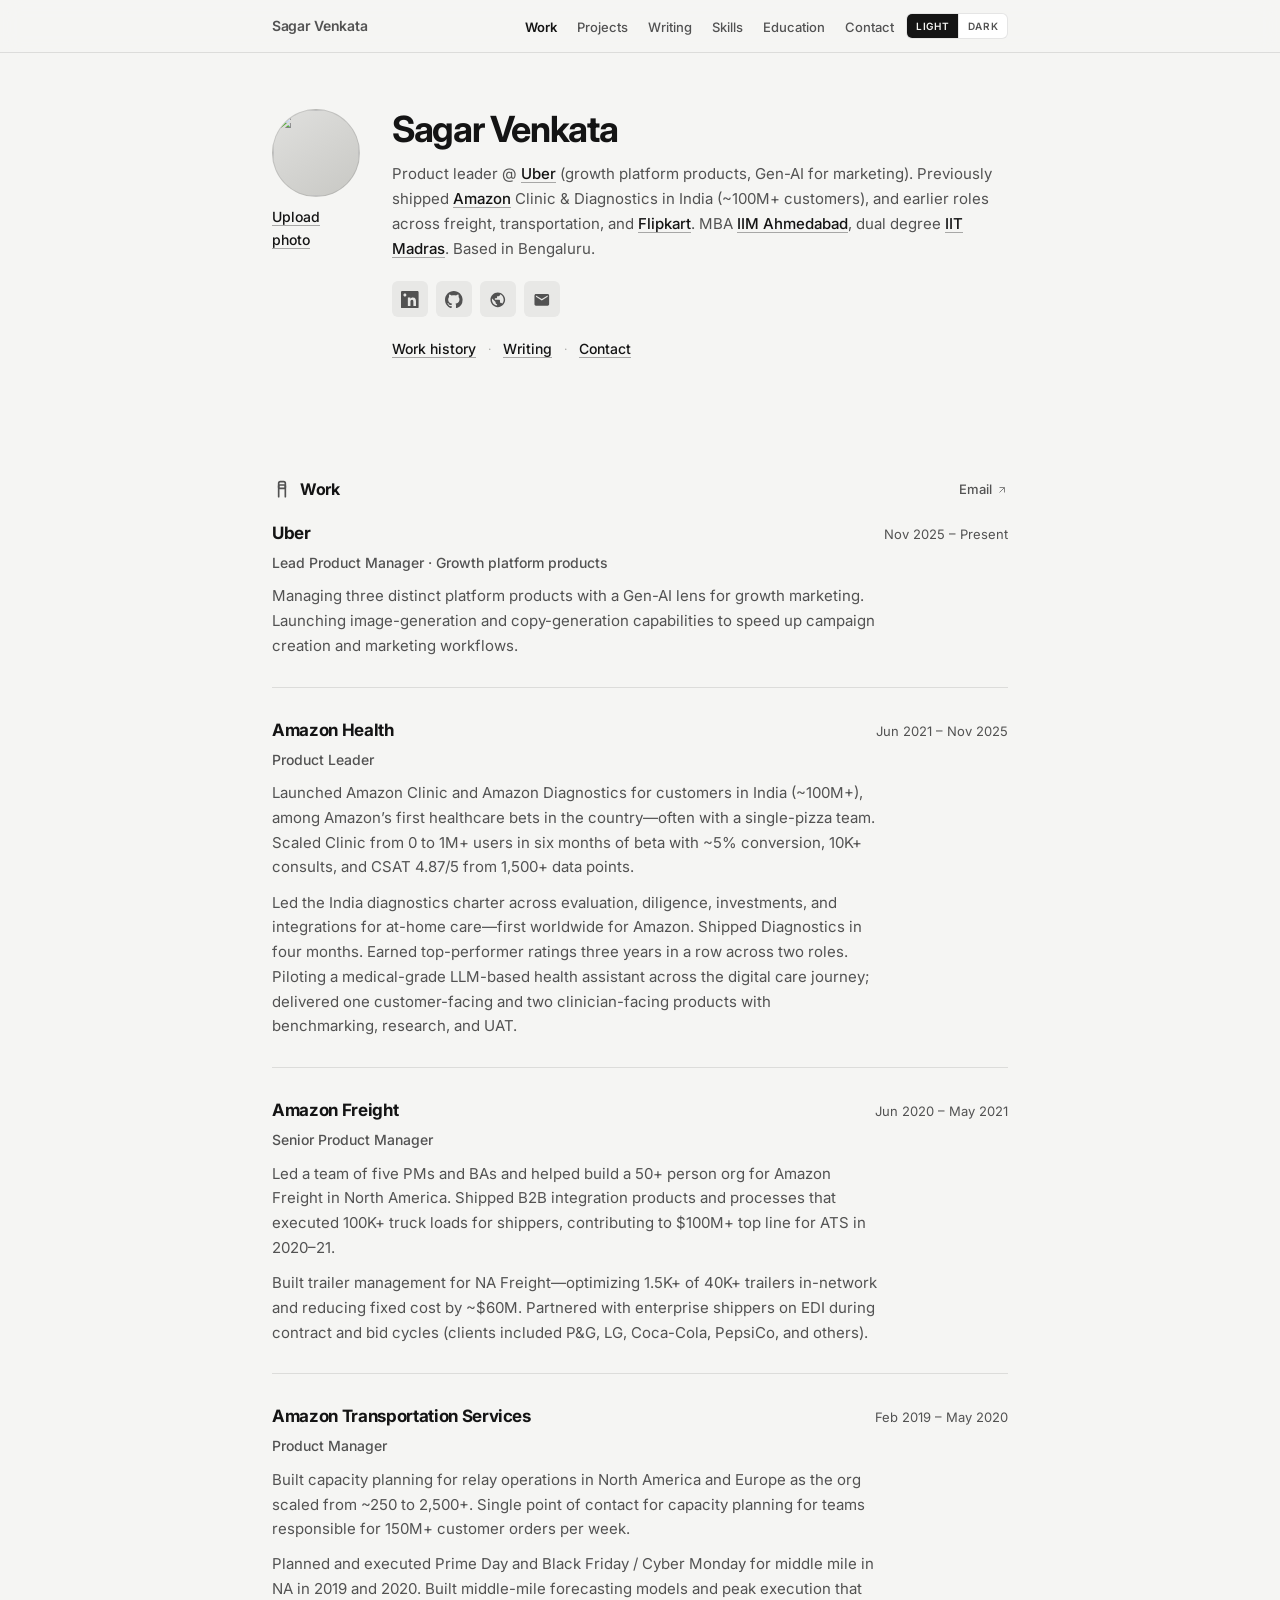
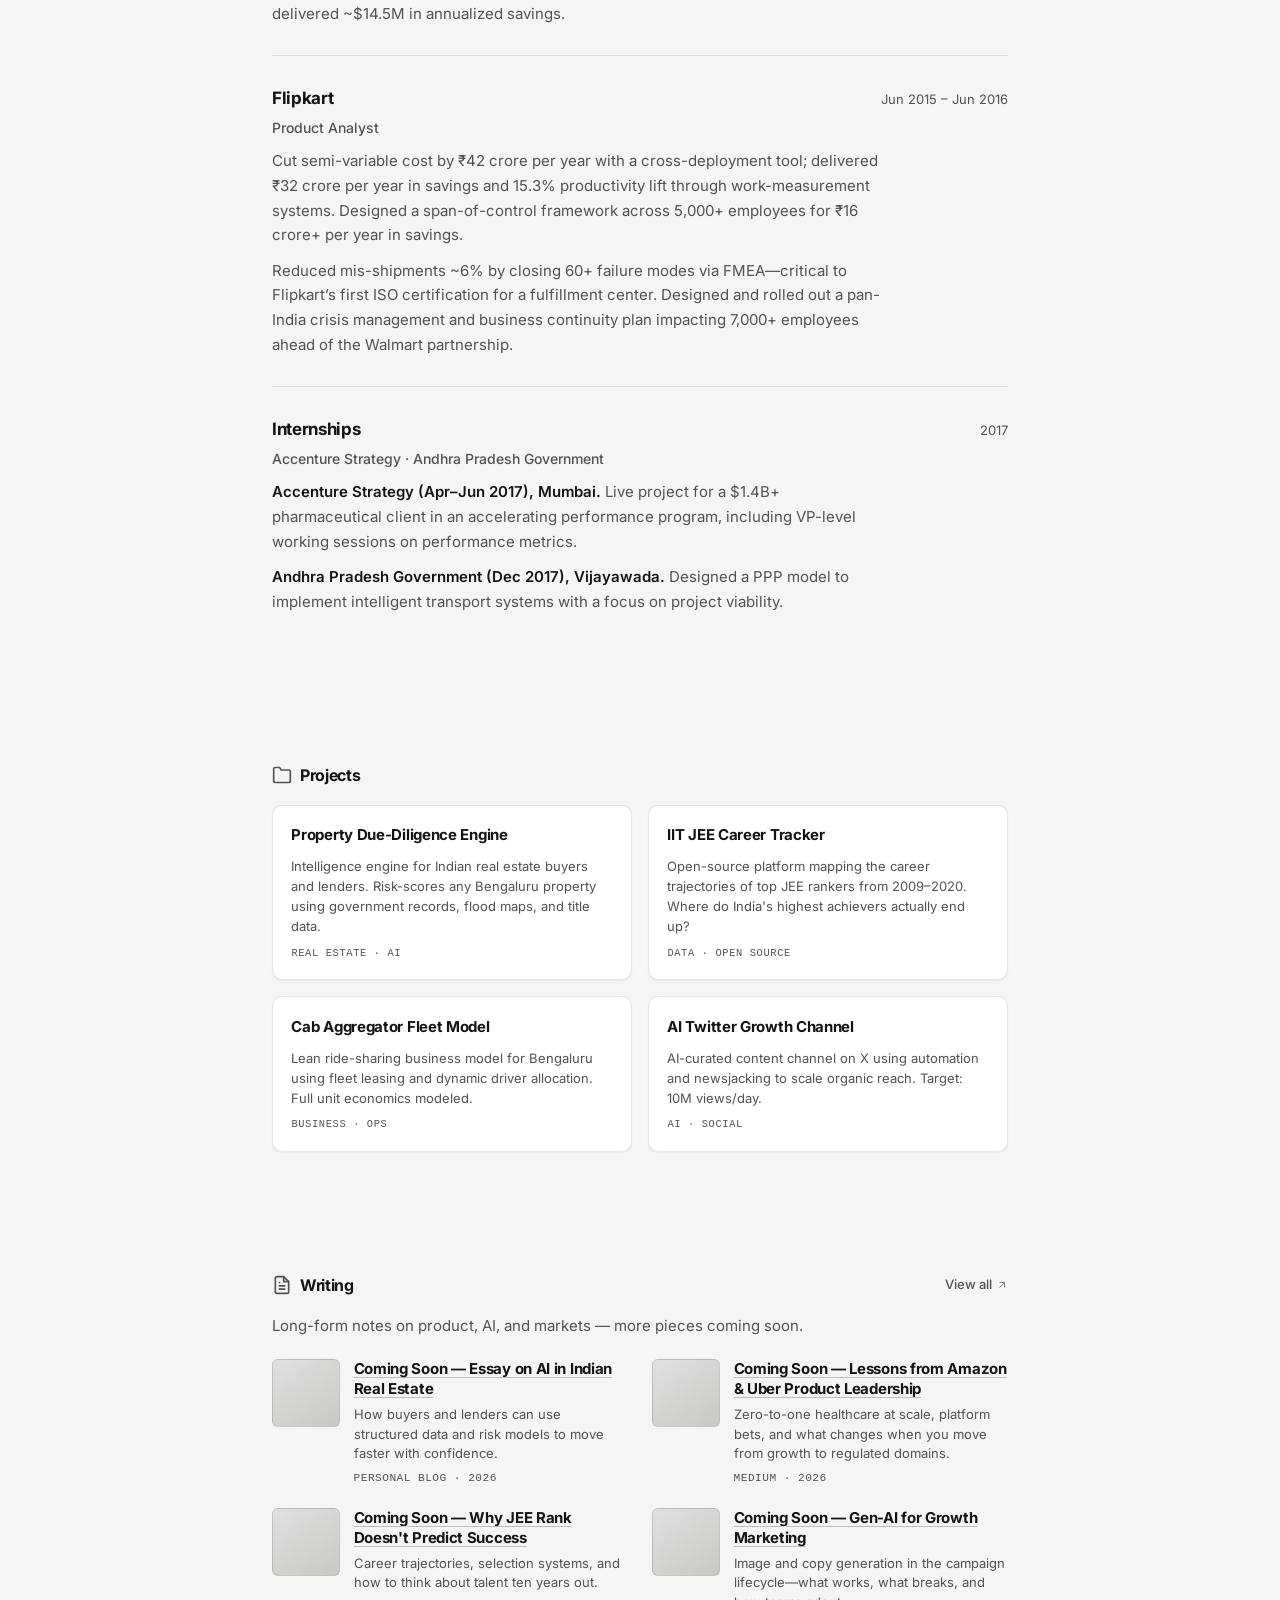
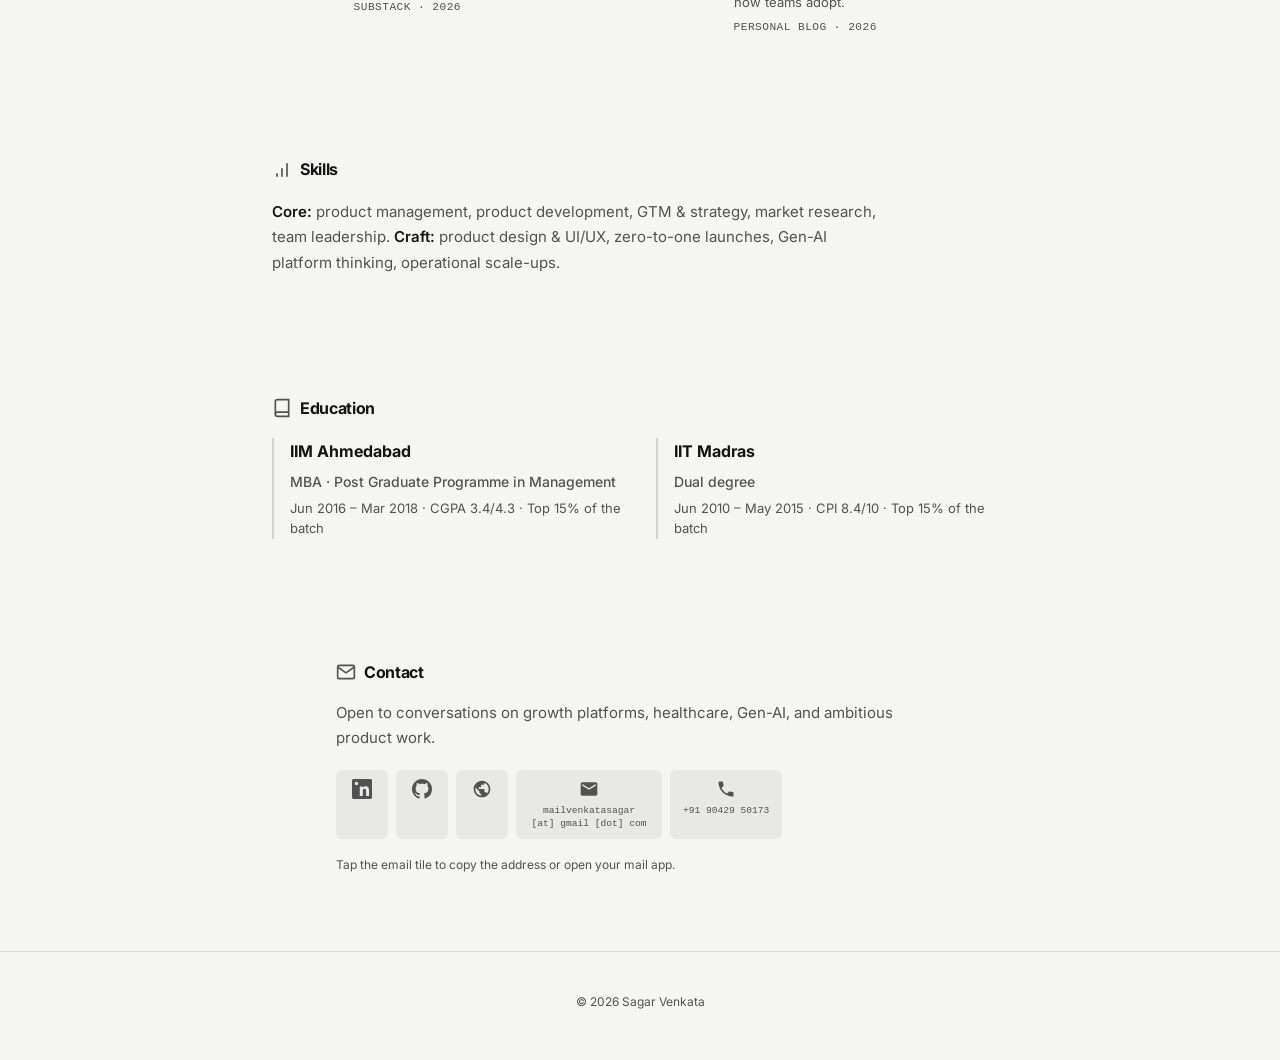
==== my-website/index.html @ 45940e57 "Add portfolio site, Netlify publish config, and deploy docs. Publish the my-website directory on eve" ====
<!DOCTYPE html>
<html lang="en">
<head>
  <meta charset="UTF-8" />
  <meta name="viewport" content="width=device-width, initial-scale=1.0" />
  <meta name="description" content="Sagar Venkata — Lead Product Manager at Uber. Former Amazon Health product leader. IIM Ahmedabad · IIT Madras." />
  <title>Sagar Venkata</title>
  <link rel="preconnect" href="https://fonts.googleapis.com" />
  <link rel="preconnect" href="https://fonts.gstatic.com" crossorigin />
  <link href="https://fonts.googleapis.com/css2?family=Inter:wght@400;500;600;700&display=swap" rel="stylesheet" />
  <link rel="stylesheet" href="style.css" />
  <script>
    (function () {
      try {
        var k = "sagar-portfolio-theme";
        var t = localStorage.getItem(k);
        if (t === "light" || t === "dark") {
          document.documentElement.setAttribute("data-theme", t);
        } else {
          document.documentElement.setAttribute("data-theme", "light");
        }
      } catch (e) {
        document.documentElement.setAttribute("data-theme", "light");
      }
    })();
  </script>
</head>
<body>
  <header class="site-header" id="top">
    <nav class="nav" aria-label="Primary">
      <a class="nav__logo" href="#top">Sagar Venkata</a>
      <div class="nav__middle">
        <ul class="nav__list" id="nav-menu">
          <li><a class="nav__link" href="#work" data-section="work">Work</a></li>
          <li><a class="nav__link" href="#projects" data-section="projects">Projects</a></li>
          <li><a class="nav__link" href="#writing" data-section="writing">Writing</a></li>
          <li><a class="nav__link" href="#skills" data-section="skills">Skills</a></li>
          <li><a class="nav__link" href="#education" data-section="education">Education</a></li>
          <li><a class="nav__link" href="#contact" data-section="contact">Contact</a></li>
        </ul>
      </div>
      <div class="nav__end">
        <div class="theme-toggle" role="group" aria-label="Site theme">
          <button type="button" class="theme-toggle__btn" data-set-theme="light" aria-pressed="false">Light</button>
          <button type="button" class="theme-toggle__btn" data-set-theme="dark" aria-pressed="false">Dark</button>
        </div>
        <button class="nav__toggle" type="button" aria-expanded="false" aria-controls="nav-menu" aria-label="Open menu">
          <span class="nav__toggle-bar" aria-hidden="true"></span>
          <span class="nav__toggle-bar" aria-hidden="true"></span>
          <span class="nav__toggle-bar" aria-hidden="true"></span>
        </button>
      </div>
      <div class="nav__backdrop" id="nav-backdrop" hidden></div>
    </nav>
  </header>

  <main>
    <section class="hero section section--fade" id="hero" aria-labelledby="intro-heading">
      <div class="container">
        <div class="intro-grid">
          <div class="intro-avatar-wrap">
            <figure class="intro-avatar" id="intro-avatar">
              <!-- Add images/avatar.jpg to your repo so everyone sees it on the web (see images/README.md). -->
              <img
                id="intro-avatar-img"
                class="intro-avatar__img"
                alt=""
                width="88"
                height="88"
                decoding="async"
                hidden
                data-default-src="images/avatar.jpg"
              />
              <div class="intro-avatar__fallback" aria-hidden="true">SV</div>
            </figure>
            <div class="intro-avatar-actions">
              <input
                type="file"
                id="avatar-file-input"
                class="sr-only"
                accept="image/jpeg,image/png,image/webp,image/gif"
                aria-label="Choose profile photo"
              />
              <label class="intro-avatar-upload" for="avatar-file-input">Upload photo</label>
              <button type="button" class="intro-avatar-remove" id="avatar-remove-btn" hidden>
                Remove photo
              </button>
            </div>
          </div>
          <div class="intro-copy">
            <h1 id="intro-heading">Sagar Venkata</h1>
            <p class="intro-lede">
              Product leader @ <a href="https://www.uber.com" rel="noopener noreferrer" target="_blank">Uber</a>
              (growth platform products, Gen-AI for marketing). Previously shipped
              <a href="https://www.amazon.in" rel="noopener noreferrer" target="_blank">Amazon</a>
              Clinic &amp; Diagnostics in India (~100M+ customers), and earlier roles across freight, transportation, and
              <a href="https://www.flipkart.com" rel="noopener noreferrer" target="_blank">Flipkart</a>.
              MBA <a href="https://www.iima.ac.in" rel="noopener noreferrer" target="_blank">IIM Ahmedabad</a>,
              dual degree <a href="https://www.iitm.ac.in" rel="noopener noreferrer" target="_blank">IIT Madras</a>.
              Based in Bengaluru.
            </p>
            <div class="intro-social" aria-label="Social links">
              <a class="intro-social__link" href="https://www.linkedin.com/in/sagarvenkata/" target="_blank" rel="noopener noreferrer" aria-label="LinkedIn">
                <svg viewBox="0 0 24 24" fill="currentColor" aria-hidden="true"><path d="M20.447 20.452h-3.554v-5.569c0-1.328-.027-3.037-1.852-3.037-1.853 0-2.136 1.445-2.136 2.939v5.667H9.351V9h3.414v1.561h.046c.477-.9 1.637-1.85 3.37-1.85 3.601 0 4.267 2.37 4.267 5.455v6.286zM5.337 7.433c-1.144 0-2.063-.926-2.063-2.065 0-1.138.92-2.063 2.063-2.063 1.14 0 2.064.925 2.064 2.063 0 1.139-.925 2.065-2.064 2.065zM3.554 20.452h3.564V9H3.554v11.452zM22.225 0H1.771C.792 0 0 .774 0 1.729v20.542C0 23.227.792 24 1.771 24h20.451C23.2 24 24 23.227 24 22.271V1.729C24 .774 23.2 0 22.222 0h.003z"/></svg>
              </a>
              <a class="intro-social__link" href="https://github.com/sagarvenkata" target="_blank" rel="noopener noreferrer" aria-label="GitHub">
                <svg viewBox="0 0 24 24" fill="currentColor" aria-hidden="true"><path d="M12 0C5.37 0 0 5.37 0 12c0 5.31 3.435 9.795 8.205 11.385.6.105.825-.255.825-.57 0-.285-.015-1.23-.015-2.235-3.015.555-3.795-.735-4.035-1.41-.135-.345-.72-1.41-1.23-1.695-.42-.225-1.02-.78-.015-.795.945-.015 1.62.87 1.845 1.23 1.08 1.815 2.805 1.305 3.495.99.105-.78.42-1.305.765-1.605-2.67-.3-5.46-1.335-5.46-5.925 0-1.305.465-2.385 1.23-3.225-.12-.3-.54-1.53.12-3.18 0 0 1.005-.315 3.3 1.23.96-.27 1.98-.405 3-.405s2.04.135 3 .405c2.295-1.56 3.3-1.23 3.3-1.23.66 1.65.24 2.88.12 3.18.765.84 1.23 1.905 1.23 3.225 0 4.605-2.805 5.625-5.475 5.925.435.375.81 1.095.81 2.22 0 1.605-.015 2.895-.015 3.3 0 .315.225.69.825.57A12.02 12.02 0 0024 12c0-6.63-5.37-12-12-12z"/></svg>
              </a>
              <a class="intro-social__link" href="https://sagarvenkata-product-leader.lovable.app/" target="_blank" rel="noopener noreferrer" aria-label="Website">
                <svg viewBox="0 0 24 24" fill="currentColor" aria-hidden="true"><path d="M12 2C6.48 2 2 6.48 2 12s4.48 10 10 10 10-4.48 10-10S17.52 2 12 2zm-1 17.93c-3.95-.49-7-3.85-7-7.93 0-.62.08-1.21.21-1.79L9 15v1c0 1.1.9 2 2 2v1.93zm6.9-2.54c-.26-.81-1-1.39-1.9-1.39h-1v-3c0-.55-.45-1-1-1H8v-2h2c.55 0 1-.45 1-1V7h2c1.1 0 2-.9 2-2v-.41c2.93 1.19 5 4.06 5 7.41 0 2.08-.8 3.97-2.1 5.39z"/></svg>
              </a>
              <a class="intro-social__link" href="mailto:mailvenkatasagar@gmail.com" aria-label="Email">
                <svg viewBox="0 0 24 24" fill="currentColor" aria-hidden="true"><path d="M20 4H4c-1.1 0-2 .9-2 2v12c0 1.1.9 2 2 2h16c1.1 0 2-.9 2-2V6c0-1.1-.9-2-2-2zm0 4-8 5-8-5V6l8 5 8-5v2z"/></svg>
              </a>
            </div>
            <p class="intro-actions">
              <a href="#work">Work history</a>
              <span class="intro-actions__sep" aria-hidden="true">·</span>
              <a href="#writing">Writing</a>
              <span class="intro-actions__sep" aria-hidden="true">·</span>
              <a href="#contact">Contact</a>
            </p>
          </div>
        </div>
      </div>
    </section>

    <section class="section section--fade" id="work" aria-labelledby="work-heading">
      <div class="container">
        <header class="section-head">
          <h2 class="section-head__title" id="work-heading">
            <span class="section-head__icon" aria-hidden="true">
              <svg viewBox="0 0 24 24" fill="none" stroke="currentColor" stroke-width="2" stroke-linecap="round" stroke-linejoin="round"><path d="M16 20V4a2 2 0 00-2-2h-4a2 2 0 00-2 2v16"/><rect x="8" y="6" width="8" height="4" rx="1"/></svg>
            </span>
            Work
          </h2>
          <a class="section-head__action" href="mailto:mailvenkatasagar@gmail.com">
            Email
            <svg viewBox="0 0 24 24" fill="none" stroke="currentColor" stroke-width="2"><path d="M7 17L17 7M17 7H7M17 7V17"/></svg>
          </a>
        </header>
        <ul class="work-list">
          <li class="job">
            <div class="job__top">
              <h3 class="job__company">Uber</h3>
              <span class="job__years">Nov 2025 – Present</span>
            </div>
            <p class="job__role">Lead Product Manager · Growth platform products</p>
            <p class="job__desc">
              Managing three distinct platform products with a Gen-AI lens for growth marketing. Launching image-generation and copy-generation capabilities to speed up campaign creation and marketing workflows.
            </p>
          </li>
          <li class="job">
            <div class="job__top">
              <h3 class="job__company">Amazon Health</h3>
              <span class="job__years">Jun 2021 – Nov 2025</span>
            </div>
            <p class="job__role">Product Leader</p>
            <p class="job__desc">
              Launched Amazon Clinic and Amazon Diagnostics for customers in India (~100M+), among Amazon’s first healthcare bets in the country—often with a single-pizza team. Scaled Clinic from 0 to 1M+ users in six months of beta with ~5% conversion, 10K+ consults, and CSAT 4.87/5 from 1,500+ data points.
            </p>
            <p class="job__desc">
              Led the India diagnostics charter across evaluation, diligence, investments, and integrations for at-home care—first worldwide for Amazon. Shipped Diagnostics in four months. Earned top-performer ratings three years in a row across two roles. Piloting a medical-grade LLM-based health assistant across the digital care journey; delivered one customer-facing and two clinician-facing products with benchmarking, research, and UAT.
            </p>
          </li>
          <li class="job">
            <div class="job__top">
              <h3 class="job__company">Amazon Freight</h3>
              <span class="job__years">Jun 2020 – May 2021</span>
            </div>
            <p class="job__role">Senior Product Manager</p>
            <p class="job__desc">
              Led a team of five PMs and BAs and helped build a 50+ person org for Amazon Freight in North America. Shipped B2B integration products and processes that executed 100K+ truck loads for shippers, contributing to $100M+ top line for ATS in 2020–21.
            </p>
            <p class="job__desc">
              Built trailer management for NA Freight—optimizing 1.5K+ of 40K+ trailers in-network and reducing fixed cost by ~$60M. Partnered with enterprise shippers on EDI during contract and bid cycles (clients included P&amp;G, LG, Coca-Cola, PepsiCo, and others).
            </p>
          </li>
          <li class="job">
            <div class="job__top">
              <h3 class="job__company">Amazon Transportation Services</h3>
              <span class="job__years">Feb 2019 – May 2020</span>
            </div>
            <p class="job__role">Product Manager</p>
            <p class="job__desc">
              Built capacity planning for relay operations in North America and Europe as the org scaled from ~250 to 2,500+. Single point of contact for capacity planning for teams responsible for 150M+ customer orders per week.
            </p>
            <p class="job__desc">
              Planned and executed Prime Day and Black Friday / Cyber Monday for middle mile in NA in 2019 and 2020. Built middle-mile forecasting models and peak execution that delivered ~$14.5M in annualized savings.
            </p>
          </li>
          <li class="job">
            <div class="job__top">
              <h3 class="job__company">Flipkart</h3>
              <span class="job__years">Jun 2015 – Jun 2016</span>
            </div>
            <p class="job__role">Product Analyst</p>
            <p class="job__desc">
              Cut semi-variable cost by ₹42 crore per year with a cross-deployment tool; delivered ₹32 crore per year in savings and 15.3% productivity lift through work-measurement systems. Designed a span-of-control framework across 5,000+ employees for ₹16 crore+ per year in savings.
            </p>
            <p class="job__desc">
              Reduced mis-shipments ~6% by closing 60+ failure modes via FMEA—critical to Flipkart’s first ISO certification for a fulfillment center. Designed and rolled out a pan-India crisis management and business continuity plan impacting 7,000+ employees ahead of the Walmart partnership.
            </p>
          </li>
          <li class="job">
            <div class="job__top">
              <h3 class="job__company">Internships</h3>
              <span class="job__years">2017</span>
            </div>
            <p class="job__role">Accenture Strategy · Andhra Pradesh Government</p>
            <p class="job__desc">
              <strong>Accenture Strategy (Apr–Jun 2017), Mumbai.</strong> Live project for a $1.4B+ pharmaceutical client in an accelerating performance program, including VP-level working sessions on performance metrics.
            </p>
            <p class="job__desc">
              <strong>Andhra Pradesh Government (Dec 2017), Vijayawada.</strong> Designed a PPP model to implement intelligent transport systems with a focus on project viability.
            </p>
          </li>
        </ul>
      </div>
    </section>

    <section class="section section--fade" id="projects" aria-labelledby="projects-heading">
      <div class="container">
        <header class="section-head">
          <h2 class="section-head__title" id="projects-heading">
            <span class="section-head__icon" aria-hidden="true">
              <svg viewBox="0 0 24 24" fill="none" stroke="currentColor" stroke-width="2"><path d="M22 19a2 2 0 01-2 2H4a2 2 0 01-2-2V5a2 2 0 012-2h5l2 3h9a2 2 0 012 2z"/></svg>
            </span>
            Projects
          </h2>
        </header>
        <ul class="projects-grid">
          <li class="project-tile">
            <h3 class="project-tile__title">Property Due-Diligence Engine</h3>
            <p class="project-tile__desc">Intelligence engine for Indian real estate buyers and lenders. Risk-scores any Bengaluru property using government records, flood maps, and title data.</p>
            <span class="project-tile__tag">Real Estate · AI</span>
          </li>
          <li class="project-tile">
            <h3 class="project-tile__title">IIT JEE Career Tracker</h3>
            <p class="project-tile__desc">Open-source platform mapping the career trajectories of top JEE rankers from 2009–2020. Where do India's highest achievers actually end up?</p>
            <span class="project-tile__tag">Data · Open Source</span>
          </li>
          <li class="project-tile">
            <h3 class="project-tile__title">Cab Aggregator Fleet Model</h3>
            <p class="project-tile__desc">Lean ride-sharing business model for Bengaluru using fleet leasing and dynamic driver allocation. Full unit economics modeled.</p>
            <span class="project-tile__tag">Business · Ops</span>
          </li>
          <li class="project-tile">
            <h3 class="project-tile__title">AI Twitter Growth Channel</h3>
            <p class="project-tile__desc">AI-curated content channel on X using automation and newsjacking to scale organic reach. Target: 10M views/day.</p>
            <span class="project-tile__tag">AI · Social</span>
          </li>
        </ul>
      </div>
    </section>

    <section class="section section--fade" id="writing" aria-labelledby="writing-heading">
      <div class="container">
        <header class="section-head">
          <h2 class="section-head__title" id="writing-heading">
            <span class="section-head__icon" aria-hidden="true">
              <svg viewBox="0 0 24 24" fill="none" stroke="currentColor" stroke-width="2"><path d="M14 2H6a2 2 0 00-2 2v16a2 2 0 002 2h12a2 2 0 002-2V8z"/><path d="M14 2v6h6M16 13H8M16 17H8M10 9H8"/></svg>
            </span>
            Writing
          </h2>
          <a class="section-head__action" href="#writing">
            View all
            <svg viewBox="0 0 24 24" fill="none" stroke="currentColor" stroke-width="2"><path d="M7 17L17 7M17 7H7M17 7V17"/></svg>
          </a>
        </header>
        <p class="section__lede">Long-form notes on product, AI, and markets — more pieces coming soon.</p>
        <ul class="writing-grid">
          <li>
            <a class="writing-card" href="#">
              <div class="writing-card__thumb" role="presentation"></div>
              <div class="writing-card__body">
                <div class="writing-card__title">Coming Soon — Essay on AI in Indian Real Estate</div>
                <div class="writing-card__excerpt">How buyers and lenders can use structured data and risk models to move faster with confidence.</div>
                <span class="writing-card__meta">Personal blog · 2026</span>
              </div>
            </a>
          </li>
          <li>
            <a class="writing-card" href="#">
              <div class="writing-card__thumb" role="presentation"></div>
              <div class="writing-card__body">
                <div class="writing-card__title">Coming Soon — Lessons from Amazon &amp; Uber Product Leadership</div>
                <div class="writing-card__excerpt">Zero-to-one healthcare at scale, platform bets, and what changes when you move from growth to regulated domains.</div>
                <span class="writing-card__meta">Medium · 2026</span>
              </div>
            </a>
          </li>
          <li>
            <a class="writing-card" href="#">
              <div class="writing-card__thumb" role="presentation"></div>
              <div class="writing-card__body">
                <div class="writing-card__title">Coming Soon — Why JEE Rank Doesn't Predict Success</div>
                <div class="writing-card__excerpt">Career trajectories, selection systems, and how to think about talent ten years out.</div>
                <span class="writing-card__meta">Substack · 2026</span>
              </div>
            </a>
          </li>
          <li>
            <a class="writing-card" href="#">
              <div class="writing-card__thumb" role="presentation"></div>
              <div class="writing-card__body">
                <div class="writing-card__title">Coming Soon — Gen-AI for Growth Marketing</div>
                <div class="writing-card__excerpt">Image and copy generation in the campaign lifecycle—what works, what breaks, and how teams adopt.</div>
                <span class="writing-card__meta">Personal blog · 2026</span>
              </div>
            </a>
          </li>
        </ul>
      </div>
    </section>

    <section class="section section--fade" id="skills" aria-labelledby="skills-heading">
      <div class="container">
        <header class="section-head">
          <h2 class="section-head__title" id="skills-heading">
            <span class="section-head__icon" aria-hidden="true">
              <svg viewBox="0 0 24 24" fill="none" stroke="currentColor" stroke-width="2"><path d="M12 20V10M18 20V4M6 20v-4"/></svg>
            </span>
            Skills
          </h2>
        </header>
        <p class="skills-inline">
          <strong>Core:</strong> product management, product development, GTM &amp; strategy, market research, team leadership.
          <strong> Craft:</strong> product design &amp; UI/UX, zero-to-one launches, Gen-AI platform thinking, operational scale-ups.
        </p>
      </div>
    </section>

    <section class="section section--fade" id="education" aria-labelledby="education-heading">
      <div class="container">
        <header class="section-head">
          <h2 class="section-head__title" id="education-heading">
            <span class="section-head__icon" aria-hidden="true">
              <svg viewBox="0 0 24 24" fill="none" stroke="currentColor" stroke-width="2"><path d="M4 19.5A2.5 2.5 0 016.5 17H20"/><path d="M6.5 2H20v20H6.5A2.5 2.5 0 014 19.5v-15A2.5 2.5 0 016.5 2z"/></svg>
            </span>
            Education
          </h2>
        </header>
        <ul class="edu-grid">
          <li class="edu-block">
            <h3>IIM Ahmedabad</h3>
            <p class="edu-degree">MBA · Post Graduate Programme in Management</p>
            <p class="edu-detail">Jun 2016 – Mar 2018 · CGPA 3.4/4.3 · Top 15% of the batch</p>
          </li>
          <li class="edu-block">
            <h3>IIT Madras</h3>
            <p class="edu-degree">Dual degree</p>
            <p class="edu-detail">Jun 2010 – May 2015 · CPI 8.4/10 · Top 15% of the batch</p>
          </li>
        </ul>
      </div>
    </section>

    <section class="section section--fade" id="contact" aria-labelledby="contact-heading">
      <div class="container container--narrow">
        <header class="section-head">
          <h2 class="section-head__title" id="contact-heading">
            <span class="section-head__icon" aria-hidden="true">
              <svg viewBox="0 0 24 24" fill="none" stroke="currentColor" stroke-width="2"><path d="M4 4h16c1.1 0 2 .9 2 2v12c0 1.1-.9 2-2 2H4c-1.1 0-2-.9-2-2V6c0-1.1.9-2 2-2z"/><path d="M22 6l-10 7L2 6"/></svg>
            </span>
            Contact
          </h2>
        </header>
        <p class="contact__intro">
          Open to conversations on growth platforms, healthcare, Gen-AI, and ambitious product work.
        </p>
        <div class="contact__icons">
          <a class="contact-icon" href="https://www.linkedin.com/in/sagarvenkata/" target="_blank" rel="noopener noreferrer" aria-label="LinkedIn">
            <svg class="contact-icon__svg" viewBox="0 0 24 24" fill="currentColor" aria-hidden="true"><path d="M20.447 20.452h-3.554v-5.569c0-1.328-.027-3.037-1.852-3.037-1.853 0-2.136 1.445-2.136 2.939v5.667H9.351V9h3.414v1.561h.046c.477-.9 1.637-1.85 3.37-1.85 3.601 0 4.267 2.37 4.267 5.455v6.286zM5.337 7.433c-1.144 0-2.063-.926-2.063-2.065 0-1.138.92-2.063 2.063-2.063 1.14 0 2.064.925 2.064 2.063 0 1.139-.925 2.065-2.064 2.065zM3.554 20.452h3.564V9H3.554v11.452zM22.225 0H1.771C.792 0 0 .774 0 1.729v20.542C0 23.227.792 24 1.771 24h20.451C23.2 24 24 23.227 24 22.271V1.729C24 .774 23.2 0 22.222 0h.003z"/></svg>
          </a>
          <a class="contact-icon" href="https://github.com/sagarvenkata" target="_blank" rel="noopener noreferrer" aria-label="GitHub">
            <svg class="contact-icon__svg" viewBox="0 0 24 24" fill="currentColor" aria-hidden="true"><path d="M12 0C5.37 0 0 5.37 0 12c0 5.31 3.435 9.795 8.205 11.385.6.105.825-.255.825-.57 0-.285-.015-1.23-.015-2.235-3.015.555-3.795-.735-4.035-1.41-.135-.345-.72-1.41-1.23-1.695-.42-.225-1.02-.78-.015-.795.945-.015 1.62.87 1.845 1.23 1.08 1.815 2.805 1.305 3.495.99.105-.78.42-1.305.765-1.605-2.67-.3-5.46-1.335-5.46-5.925 0-1.305.465-2.385 1.23-3.225-.12-.3-.54-1.53.12-3.18 0 0 1.005-.315 3.3 1.23.96-.27 1.98-.405 3-.405s2.04.135 3 .405c2.295-1.56 3.3-1.23 3.3-1.23.66 1.65.24 2.88.12 3.18.765.84 1.23 1.905 1.23 3.225 0 4.605-2.805 5.625-5.475 5.925.435.375.81 1.095.81 2.22 0 1.605-.015 2.895-.015 3.3 0 .315.225.69.825.57A12.02 12.02 0 0024 12c0-6.63-5.37-12-12-12z"/></svg>
          </a>
          <a class="contact-icon" href="https://sagarvenkata-product-leader.lovable.app/" target="_blank" rel="noopener noreferrer" aria-label="Website">
            <svg class="contact-icon__svg" viewBox="0 0 24 24" fill="currentColor" aria-hidden="true"><path d="M12 2C6.48 2 2 6.48 2 12s4.48 10 10 10 10-4.48 10-10S17.52 2 12 2zm-1 17.93c-3.95-.49-7-3.85-7-7.93 0-.62.08-1.21.21-1.79L9 15v1c0 1.1.9 2 2 2v1.93zm6.9-2.54c-.26-.81-1-1.39-1.9-1.39h-1v-3c0-.55-.45-1-1-1H8v-2h2c.55 0 1-.45 1-1V7h2c1.1 0 2-.9 2-2v-.41c2.93 1.19 5 4.06 5 7.41 0 2.08-.8 3.97-2.1 5.39z"/></svg>
          </a>
          <a class="contact-icon contact-icon--wide contact-icon--email" href="mailto:mailvenkatasagar@gmail.com" id="email-link" aria-label="Email — tap to copy">
            <svg class="contact-icon__svg" viewBox="0 0 24 24" fill="currentColor" aria-hidden="true"><path d="M20 4H4c-1.1 0-2 .9-2 2v12c0 1.1.9 2 2 2h16c1.1 0 2-.9 2-2V6c0-1.1-.9-2-2-2zm0 4-8 5-8-5V6l8 5 8-5v2z"/></svg>
            <span class="contact-icon__email-text" aria-hidden="true">mailvenkatasagar [at] gmail [dot] com</span>
          </a>
          <a class="contact-icon contact-icon--wide contact-icon--phone" href="tel:+919042950173" aria-label="Phone">
            <svg class="contact-icon__svg" viewBox="0 0 24 24" fill="currentColor" aria-hidden="true"><path d="M6.62 10.79c1.44 2.83 3.76 5.14 6.59 6.59l2.2-2.2c.27-.27.67-.36 1.02-.24 1.12.37 2.33.57 3.57.57.55 0 1 .45 1 1V20c0 .55-.45 1-1 1-9.39 0-17-7.61-17-17 0-.55.45-1 1-1h3.5c.55 0 1 .45 1 1 0 1.25.2 2.45.57 3.57.11.35.03.74-.25 1.02l-2.2 2.2z"/></svg>
            <span class="contact-icon__phone-text" aria-hidden="true">+91 90429 50173</span>
          </a>
        </div>
        <p class="contact__email-hint">Tap the email tile to copy the address or open your mail app.</p>
        <div class="email-tooltip" id="email-tooltip" role="status" aria-live="polite" hidden>Email copied!</div>
      </div>
    </section>
  </main>

  <footer class="footer section--fade">
    <div class="container">
      <p class="footer__text">© 2026 Sagar Venkata</p>
    </div>
  </footer>

  <script src="script.js"></script>
</body>
</html>
---- my-website/style.css ----
/* --------------------------------------------------------------------------
   Sagar Venkata — portfolio (editorial / personal-site style)
   Light-first, calm typography; dark mode via html[data-theme="dark"]
   -------------------------------------------------------------------------- */

:root {
  --font-sans: "Inter", system-ui, -apple-system, BlinkMacSystemFont, "Segoe UI", Roboto, sans-serif;
  --font-mono: ui-monospace, SFMono-Regular, Menlo, Monaco, Consolas, monospace;
  --radius: 10px;
  --radius-sm: 6px;
  --radius-full: 999px;
  --nav-h: 3.25rem;
  --prose: 38rem;
  --page: 46rem;
  --ease: cubic-bezier(0.22, 1, 0.36, 1);
  --focus: #2563eb;
}

/* ----- Light (default — reference-inspired) ----- */
html {
  color-scheme: light;
  --bg: #f5f5f3;
  --bg-elevated: #ffffff;
  --text: #141414;
  --text-muted: #525252;
  --border: rgba(0, 0, 0, 0.1);
  --border-strong: rgba(0, 0, 0, 0.14);
  --link-hover: #000000;
  --icon-bg: #e8e8e6;
  --icon-bg-hover: #ddddda;
  --thumb-bg: linear-gradient(145deg, #e0e0de 0%, #c8c8c4 100%);
  --overlay-scrim: rgba(0, 0, 0, 0.35);
  --shadow-sm: 0 1px 2px rgba(0, 0, 0, 0.05);
  --shadow-tooltip: 0 6px 24px rgba(0, 0, 0, 0.12);
  --accent-nav: #141414;
}

html[data-theme="dark"] {
  color-scheme: dark;
  --bg: #121212;
  --bg-elevated: #1a1a1a;
  --text: #ececec;
  --text-muted: #a3a3a3;
  --border: rgba(255, 255, 255, 0.1);
  --border-strong: rgba(255, 255, 255, 0.14);
  --link-hover: #ffffff;
  --icon-bg: #2a2a2a;
  --icon-bg-hover: #333333;
  --thumb-bg: linear-gradient(145deg, #2a2a2a 0%, #1f1f1f 100%);
  --overlay-scrim: rgba(0, 0, 0, 0.55);
  --shadow-sm: 0 2px 8px rgba(0, 0, 0, 0.35);
  --shadow-tooltip: 0 8px 28px rgba(0, 0, 0, 0.45);
  --accent-nav: #ececec;
}

*,
*::before,
*::after {
  box-sizing: border-box;
}

html {
  scroll-behavior: smooth;
  scroll-padding-top: calc(var(--nav-h) + 1rem);
}

@media (prefers-reduced-motion: reduce) {
  html {
    scroll-behavior: auto;
  }

  body {
    transition: none;
  }

  .section--fade {
    opacity: 1 !important;
    transform: none !important;
    transition: none !important;
  }
}

body {
  margin: 0;
  min-height: 100vh;
  font-family: var(--font-sans);
  font-size: 1rem;
  line-height: 1.65;
  color: var(--text);
  background-color: var(--bg);
  -webkit-font-smoothing: antialiased;
  text-rendering: optimizeLegibility;
  transition: background-color 0.2s var(--ease), color 0.2s var(--ease);
}

img,
svg {
  display: block;
  max-width: 100%;
}

a {
  color: inherit;
  text-decoration: underline;
  text-decoration-thickness: 1px;
  text-underline-offset: 0.18em;
  text-decoration-color: color-mix(in srgb, currentColor 35%, transparent);
}

a:hover {
  color: var(--link-hover);
  text-decoration-color: color-mix(in srgb, currentColor 70%, transparent);
}

.tag-mono {
  font-family: var(--font-mono);
  font-size: 0.75rem;
  font-weight: 500;
  letter-spacing: 0.02em;
  color: var(--text-muted);
}

.container {
  width: min(100% - 1.75rem, var(--page));
  margin-inline: auto;
}

.container--prose {
  max-width: var(--prose);
}

.container--narrow {
  max-width: var(--prose);
}

/* ----- Nav ----- */
.site-header {
  position: sticky;
  top: 0;
  z-index: 100;
  background: color-mix(in srgb, var(--bg) 92%, transparent);
  backdrop-filter: blur(10px);
  border-bottom: 1px solid var(--border);
}

@supports not (backdrop-filter: blur(10px)) {
  .site-header {
    background: var(--bg);
  }
}

.nav {
  display: flex;
  align-items: center;
  gap: 0.75rem;
  min-height: var(--nav-h);
  width: min(100% - 1.75rem, var(--page));
  margin-inline: auto;
  padding-block: 0.35rem;
}

.nav__middle {
  flex: 1;
  min-width: 0;
  display: flex;
  justify-content: flex-end;
}

.nav__end {
  display: flex;
  align-items: center;
  gap: 0.5rem;
  flex-shrink: 0;
  position: relative;
  z-index: 120;
}

.nav__logo {
  font-weight: 600;
  font-size: 0.875rem;
  letter-spacing: -0.02em;
  text-decoration: none;
  color: var(--text-muted);
  flex-shrink: 0;
  position: relative;
  z-index: 120;
}

.nav__logo:hover {
  color: var(--text);
}

.theme-toggle {
  display: inline-flex;
  border: 1px solid var(--border);
  border-radius: var(--radius-sm);
  overflow: hidden;
  background: var(--bg-elevated);
}

.theme-toggle__btn {
  margin: 0;
  padding: 0.35rem 0.55rem;
  font-family: var(--font-sans);
  font-size: 0.625rem;
  font-weight: 600;
  letter-spacing: 0.06em;
  text-transform: uppercase;
  border: none;
  background: transparent;
  color: var(--text-muted);
  cursor: pointer;
  transition: background 0.15s ease, color 0.15s ease;
}

.theme-toggle__btn + .theme-toggle__btn {
  border-left: 1px solid var(--border);
}

.theme-toggle__btn:hover {
  color: var(--text);
}

.theme-toggle__btn[aria-pressed="true"] {
  background: var(--text);
  color: var(--bg);
}

.theme-toggle__btn:focus-visible {
  outline: 2px solid var(--focus);
  outline-offset: 1px;
  position: relative;
  z-index: 1;
}

.nav__toggle:focus-visible {
  outline: 2px solid var(--focus);
  outline-offset: 2px;
}

.nav__toggle {
  display: none;
  position: relative;
  z-index: 120;
  width: 2.5rem;
  height: 2.5rem;
  padding: 0;
  border: 1px solid var(--border);
  border-radius: var(--radius-sm);
  background: var(--bg-elevated);
  color: var(--text);
  cursor: pointer;
  align-items: center;
  justify-content: center;
  flex-direction: column;
  gap: 4px;
}

.nav__toggle-bar {
  display: block;
  width: 1rem;
  height: 2px;
  background: currentColor;
  border-radius: 1px;
  transition: transform 0.2s var(--ease), opacity 0.2s;
}

.nav.is-open .nav__toggle-bar:nth-child(1) {
  transform: translateY(6px) rotate(45deg);
}

.nav.is-open .nav__toggle-bar:nth-child(2) {
  opacity: 0;
}

.nav.is-open .nav__toggle-bar:nth-child(3) {
  transform: translateY(-6px) rotate(-45deg);
}

.nav__backdrop {
  display: none;
}

.nav__list {
  display: flex;
  flex-wrap: wrap;
  align-items: center;
  justify-content: flex-end;
  gap: 0.25rem 1.25rem;
  list-style: none;
  margin: 0;
  padding: 0;
}

.nav__link {
  font-size: 0.8125rem;
  font-weight: 500;
  text-decoration: none;
  color: var(--text-muted);
  transition: color 0.15s ease;
}

.nav__link:hover {
  color: var(--text);
}

.nav__link.is-active {
  color: var(--accent-nav);
  font-weight: 600;
}

.nav__link:focus-visible {
  outline: 2px solid var(--focus);
  outline-offset: 3px;
  border-radius: 2px;
}

@media (max-width: 52rem) {
  .nav__toggle {
    display: inline-flex;
  }

  .nav__backdrop {
    display: block;
    position: fixed;
    inset: 0;
    z-index: 105;
    background: var(--overlay-scrim);
    opacity: 0;
    pointer-events: none;
    transition: opacity 0.2s var(--ease);
  }

  .nav__backdrop:not([hidden]) {
    opacity: 1;
    pointer-events: auto;
  }

  .nav__list {
    position: fixed;
    inset: 0;
    z-index: 110;
    flex-direction: column;
    justify-content: center;
    align-items: center;
    gap: 1.25rem;
    background: var(--bg);
    opacity: 0;
    visibility: hidden;
    transform: translateY(-6px);
    transition:
      opacity 0.2s var(--ease),
      transform 0.2s var(--ease),
      visibility 0.2s;
  }

  .nav.is-open .nav__list {
    opacity: 1;
    visibility: visible;
    transform: translateY(0);
  }

  .nav__link {
    font-size: 1.1rem;
  }
}

/* ----- Sections ----- */
.section {
  padding-block: clamp(2.5rem, 5vw, 3.75rem);
}

.section-divider {
  display: none;
}

.section-head {
  display: flex;
  align-items: center;
  justify-content: space-between;
  gap: 1rem;
  margin-bottom: 1rem;
  flex-wrap: wrap;
}

.section-head__title {
  margin: 0;
  display: inline-flex;
  align-items: center;
  gap: 0.5rem;
  font-size: 1rem;
  font-weight: 700;
  letter-spacing: -0.02em;
}

.section-head__icon {
  display: inline-flex;
  width: 1.25rem;
  height: 1.25rem;
  color: var(--text-muted);
}

.section-head__icon svg {
  width: 100%;
  height: 100%;
}

.section-head__action {
  font-size: 0.8125rem;
  font-weight: 500;
  text-decoration: none;
  color: var(--text-muted);
  display: inline-flex;
  align-items: center;
  gap: 0.25rem;
}

.section-head__action:hover {
  color: var(--text);
}

.section-head__action svg {
  width: 0.75rem;
  height: 0.75rem;
  opacity: 0.7;
}

.section__lede {
  margin: 0 0 1.25rem;
  color: var(--text-muted);
  font-size: 0.9375rem;
  max-width: var(--prose);
}

.section--fade {
  opacity: 0;
  transform: translateY(10px);
  transition:
    opacity 0.45s var(--ease),
    transform 0.45s var(--ease);
}

.section--fade.is-visible {
  opacity: 1;
  transform: translateY(0);
}

/* ----- Intro / hero ----- */
.hero {
  padding-block: clamp(2rem, 5vw, 3.5rem) clamp(1.5rem, 4vw, 2.5rem);
}

.intro-grid {
  display: grid;
  grid-template-columns: 1fr;
  gap: 1.5rem;
  align-items: start;
}

@media (min-width: 40rem) {
  .intro-grid {
    grid-template-columns: 5.5rem 1fr;
    gap: 1.75rem 2rem;
  }
}

.sr-only {
  position: absolute;
  width: 1px;
  height: 1px;
  padding: 0;
  margin: -1px;
  overflow: hidden;
  clip: rect(0, 0, 0, 0);
  white-space: nowrap;
  border: 0;
}

.intro-avatar-wrap {
  display: flex;
  flex-direction: column;
  align-items: flex-start;
  gap: 0.5rem;
}

.intro-avatar {
  margin: 0;
  width: 5.5rem;
  height: 5.5rem;
  border-radius: var(--radius-full);
  overflow: hidden;
  flex-shrink: 0;
  background: var(--thumb-bg);
  border: 1px solid var(--border);
  position: relative;
}

.intro-avatar__img {
  width: 100%;
  height: 100%;
  object-fit: cover;
  display: block;
}

.intro-avatar.has-photo .intro-avatar__fallback {
  display: none;
}

.intro-avatar__fallback {
  width: 100%;
  height: 100%;
  display: flex;
  align-items: center;
  justify-content: center;
  font-size: 1.25rem;
  font-weight: 700;
  letter-spacing: -0.03em;
  color: var(--text-muted);
  background: var(--thumb-bg);
}

.intro-avatar-actions {
  position: relative;
  display: flex;
  flex-wrap: wrap;
  align-items: center;
  gap: 0.35rem 0.65rem;
  max-width: 12rem;
}

.intro-avatar-upload {
  font-size: 0.875rem;
  font-weight: 500;
  color: inherit;
  text-decoration: underline;
  text-decoration-thickness: 1px;
  text-underline-offset: 0.18em;
  text-decoration-color: color-mix(in srgb, currentColor 35%, transparent);
  cursor: pointer;
}

.intro-avatar-upload:hover {
  color: var(--link-hover);
  text-decoration-color: color-mix(in srgb, currentColor 70%, transparent);
}

.intro-avatar-upload:focus-visible {
  outline: 2px solid var(--focus);
  outline-offset: 3px;
  border-radius: 2px;
}

.intro-avatar-remove {
  font: inherit;
  font-size: 0.8125rem;
  font-weight: 500;
  color: var(--text-muted);
  background: none;
  border: none;
  padding: 0;
  cursor: pointer;
  text-decoration: underline;
  text-underline-offset: 0.12em;
}

.intro-avatar-remove:hover {
  color: var(--text);
}

.intro-avatar-remove:focus-visible {
  outline: 2px solid var(--focus);
  outline-offset: 3px;
  border-radius: 2px;
}

.intro-copy h1 {
  margin: 0 0 0.75rem;
  font-size: clamp(1.75rem, 4vw, 2.25rem);
  font-weight: 700;
  letter-spacing: -0.035em;
  line-height: 1.15;
}

.intro-lede {
  margin: 0 0 1.25rem;
  font-size: 0.9375rem;
  color: var(--text-muted);
  max-width: var(--prose);
}

.intro-lede a {
  font-weight: 500;
  color: var(--text);
}

.intro-social {
  display: flex;
  flex-wrap: wrap;
  gap: 0.5rem;
}

.intro-social__link {
  display: inline-flex;
  align-items: center;
  justify-content: center;
  width: 2.25rem;
  height: 2.25rem;
  border-radius: var(--radius-sm);
  background: var(--icon-bg);
  color: var(--text-muted);
  text-decoration: none;
  transition: background 0.15s ease, color 0.15s ease;
}

.intro-social__link:hover {
  background: var(--icon-bg-hover);
  color: var(--text);
}

.intro-social__link svg {
  width: 1.1rem;
  height: 1.1rem;
}

.intro-social__link:focus-visible {
  outline: 2px solid var(--focus);
  outline-offset: 2px;
}

.intro-actions {
  margin-top: 1.25rem;
  display: flex;
  flex-wrap: wrap;
  align-items: center;
  gap: 0.35rem 0.75rem;
}

.intro-actions a {
  font-size: 0.875rem;
  font-weight: 500;
}

.intro-actions__sep {
  font-size: 0.75rem;
  color: var(--text-muted);
  opacity: 0.45;
  user-select: none;
}

/* ----- Work (flat blocks) ----- */
.work-list {
  list-style: none;
  margin: 0;
  padding: 0;
  display: flex;
  flex-direction: column;
  gap: 0;
}

.job {
  padding-block: 1.75rem;
  border-bottom: 1px solid var(--border);
}

.job:first-child {
  padding-top: 0;
}

.job:last-child {
  border-bottom: none;
}

.job__top {
  display: flex;
  flex-wrap: wrap;
  align-items: baseline;
  justify-content: space-between;
  gap: 0.35rem 1rem;
  margin-bottom: 0.25rem;
}

.job__company {
  margin: 0;
  font-size: 1.0625rem;
  font-weight: 700;
  letter-spacing: -0.02em;
}

.job__years {
  font-size: 0.8125rem;
  color: var(--text-muted);
}

.job__role {
  margin: 0 0 0.65rem;
  font-size: 0.875rem;
  font-weight: 500;
  color: var(--text-muted);
}

.job__desc {
  margin: 0;
  font-size: 0.9375rem;
  color: var(--text-muted);
  max-width: var(--prose);
}

.job__desc + .job__desc {
  margin-top: 0.65rem;
}

.job__desc strong {
  color: var(--text);
  font-weight: 600;
}

/* ----- Projects ----- */
.projects-grid {
  list-style: none;
  margin: 0;
  padding: 0;
  display: grid;
  grid-template-columns: 1fr;
  gap: 1rem;
}

@media (min-width: 36rem) {
  .projects-grid {
    grid-template-columns: repeat(2, 1fr);
  }
}

.project-tile {
  padding: 1.1rem 1.15rem;
  border-radius: var(--radius);
  border: 1px solid var(--border);
  background: var(--bg-elevated);
  box-shadow: var(--shadow-sm);
  display: flex;
  flex-direction: column;
  gap: 0.5rem;
  transition: border-color 0.15s ease;
}

.project-tile:hover {
  border-color: var(--border-strong);
}

.project-tile__title {
  margin: 0;
  font-size: 0.9375rem;
  font-weight: 700;
  letter-spacing: -0.02em;
}

.project-tile__desc {
  margin: 0;
  flex: 1;
  font-size: 0.8125rem;
  color: var(--text-muted);
  line-height: 1.55;
}

.project-tile__tag {
  font-family: var(--font-mono);
  font-size: 0.65rem;
  font-weight: 500;
  letter-spacing: 0.06em;
  text-transform: uppercase;
  color: var(--text-muted);
}

/* ----- Writing grid ----- */
.writing-grid {
  list-style: none;
  margin: 0;
  padding: 0;
  display: grid;
  grid-template-columns: 1fr;
  gap: 1.25rem;
}

@media (min-width: 40rem) {
  .writing-grid {
    grid-template-columns: repeat(2, 1fr);
    gap: 1.25rem 1.5rem;
  }
}

.writing-card {
  display: grid;
  grid-template-columns: 4.25rem 1fr;
  gap: 0.85rem;
  align-items: start;
  text-decoration: none;
  color: inherit;
  padding: 0;
  border-radius: var(--radius);
  transition: opacity 0.15s ease;
}

.writing-card:hover {
  opacity: 0.92;
}

.writing-card:focus-visible {
  outline: 2px solid var(--focus);
  outline-offset: 4px;
  border-radius: var(--radius-sm);
}

.writing-card__thumb {
  width: 4.25rem;
  height: 4.25rem;
  border-radius: var(--radius-sm);
  background: var(--thumb-bg);
  border: 1px solid var(--border);
  flex-shrink: 0;
}

.writing-card__body {
  min-width: 0;
}

.writing-card__title {
  margin: 0 0 0.35rem;
  font-size: 0.9375rem;
  font-weight: 700;
  letter-spacing: -0.02em;
  line-height: 1.35;
  text-decoration: underline;
  text-decoration-thickness: 1px;
  text-underline-offset: 0.2em;
  text-decoration-color: color-mix(in srgb, currentColor 25%, transparent);
}

.writing-card:hover .writing-card__title {
  text-decoration-color: color-mix(in srgb, currentColor 55%, transparent);
}

.writing-card__excerpt {
  margin: 0;
  font-size: 0.8125rem;
  color: var(--text-muted);
  line-height: 1.5;
}

.writing-card__meta {
  display: block;
  margin-top: 0.35rem;
  font-size: 0.7rem;
  font-family: var(--font-mono);
  color: var(--text-muted);
  letter-spacing: 0.04em;
  text-transform: uppercase;
}

/* ----- Skills ----- */
.skills-inline {
  margin: 0;
  font-size: 0.9375rem;
  color: var(--text-muted);
  line-height: 1.7;
  max-width: var(--prose);
}

.skills-inline strong {
  color: var(--text);
  font-weight: 600;
}

/* ----- Education ----- */
.edu-grid {
  list-style: none;
  margin: 0;
  padding: 0;
  display: grid;
  grid-template-columns: 1fr;
  gap: 1.5rem;
}

@media (min-width: 36rem) {
  .edu-grid {
    grid-template-columns: repeat(2, 1fr);
    gap: 1.5rem 2rem;
  }
}

.edu-block {
  padding: 0;
  border-left: 2px solid var(--border-strong);
  padding-left: 1rem;
}

.edu-block h3 {
  margin: 0 0 0.35rem;
  font-size: 1rem;
  font-weight: 700;
}

.edu-block .edu-degree {
  margin: 0 0 0.35rem;
  font-size: 0.875rem;
  font-weight: 500;
  color: var(--text-muted);
}

.edu-block .edu-detail {
  margin: 0;
  font-size: 0.8125rem;
  color: var(--text-muted);
  line-height: 1.55;
}

/* ----- Contact ----- */
.contact__intro {
  margin: 0 0 1.25rem;
  color: var(--text-muted);
  font-size: 0.9375rem;
  max-width: var(--prose);
}

.contact__icons {
  display: flex;
  flex-wrap: wrap;
  gap: 0.5rem;
  justify-content: flex-start;
}

.contact-icon {
  display: inline-flex;
  flex-direction: column;
  align-items: center;
  gap: 0.35rem;
  padding: 0.5rem 0.6rem;
  min-width: 3.25rem;
  border-radius: var(--radius-sm);
  background: var(--icon-bg);
  color: var(--text-muted);
  text-decoration: none;
  border: 1px solid transparent;
  transition: background 0.15s ease, color 0.15s ease;
}

.contact-icon:hover {
  background: var(--icon-bg-hover);
  color: var(--text);
  transform: none;
  box-shadow: none;
}

.contact-icon:focus-visible {
  outline: 2px solid var(--focus);
  outline-offset: 2px;
}

.contact-icon__svg {
  width: 1.25rem;
  height: 1.25rem;
}

.contact-icon--wide {
  min-width: auto;
  padding-inline: 0.75rem;
}

.contact-icon__email-text,
.contact-icon__phone-text {
  display: block;
  font-size: 0.6rem;
  line-height: 1.3;
  max-width: 7.5rem;
  text-align: center;
  word-break: break-word;
  font-family: var(--font-mono);
  color: var(--text-muted);
}

.contact-icon:hover .contact-icon__email-text,
.contact-icon:hover .contact-icon__phone-text {
  color: var(--text-muted);
}

.contact__email-hint {
  margin: 1rem 0 0;
  font-size: 0.75rem;
  color: var(--text-muted);
}

.email-tooltip {
  position: fixed;
  left: 50%;
  bottom: 1.25rem;
  transform: translateX(-50%) translateY(6px);
  z-index: 200;
  padding: 0.45rem 0.9rem;
  font-size: 0.8125rem;
  font-weight: 500;
  font-family: var(--font-sans);
  color: var(--text);
  background: var(--bg-elevated);
  border: 1px solid var(--border-strong);
  border-radius: var(--radius-full);
  box-shadow: var(--shadow-tooltip);
  opacity: 0;
  visibility: hidden;
  transition:
    opacity 0.2s var(--ease),
    transform 0.2s var(--ease),
    visibility 0.2s;
}

.email-tooltip.is-visible {
  opacity: 1;
  visibility: visible;
  transform: translateX(-50%) translateY(0);
}

/* ----- Footer ----- */
.footer {
  padding-block: 2.5rem 3rem;
  margin-top: 1rem;
  border-top: 1px solid var(--border);
}

.footer__text {
  margin: 0;
  text-align: left;
  font-size: 0.75rem;
  color: var(--text-muted);
}

@media (min-width: 40rem) {
  .footer__text {
    text-align: center;
  }
}
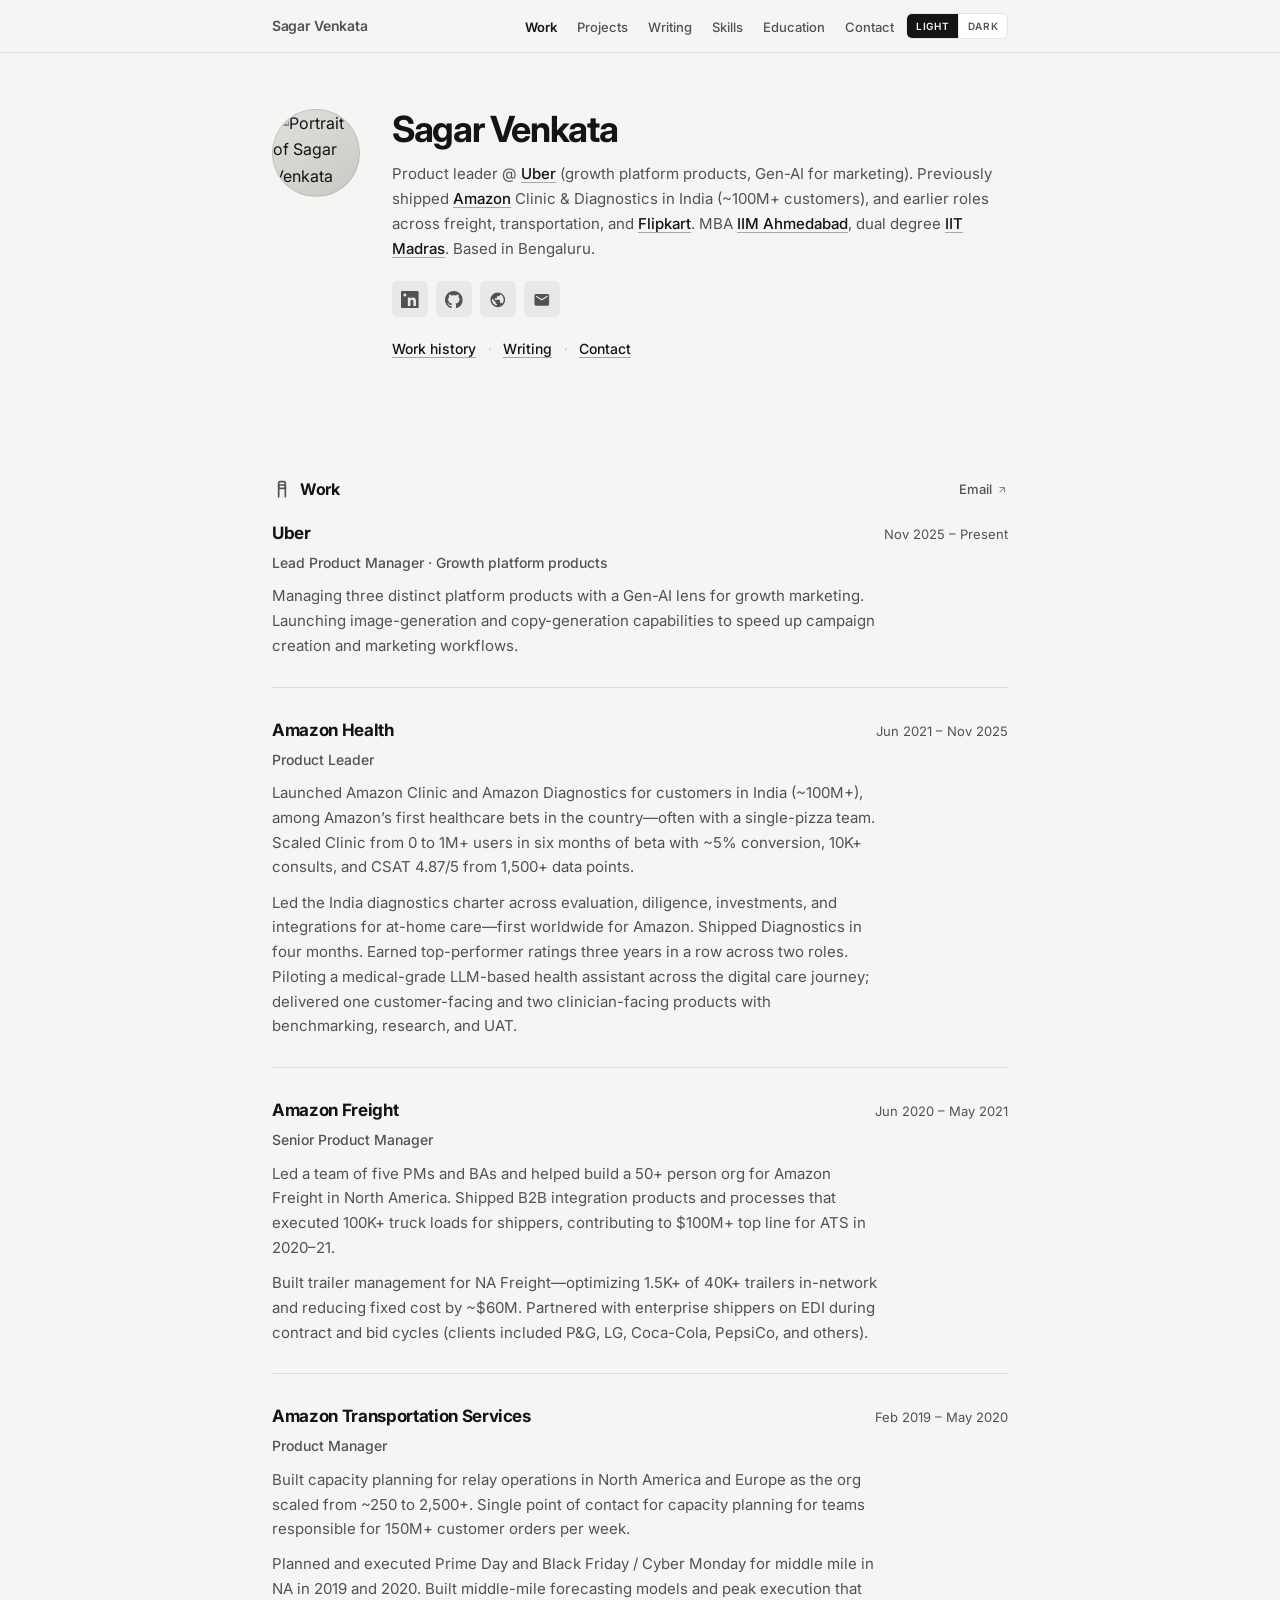
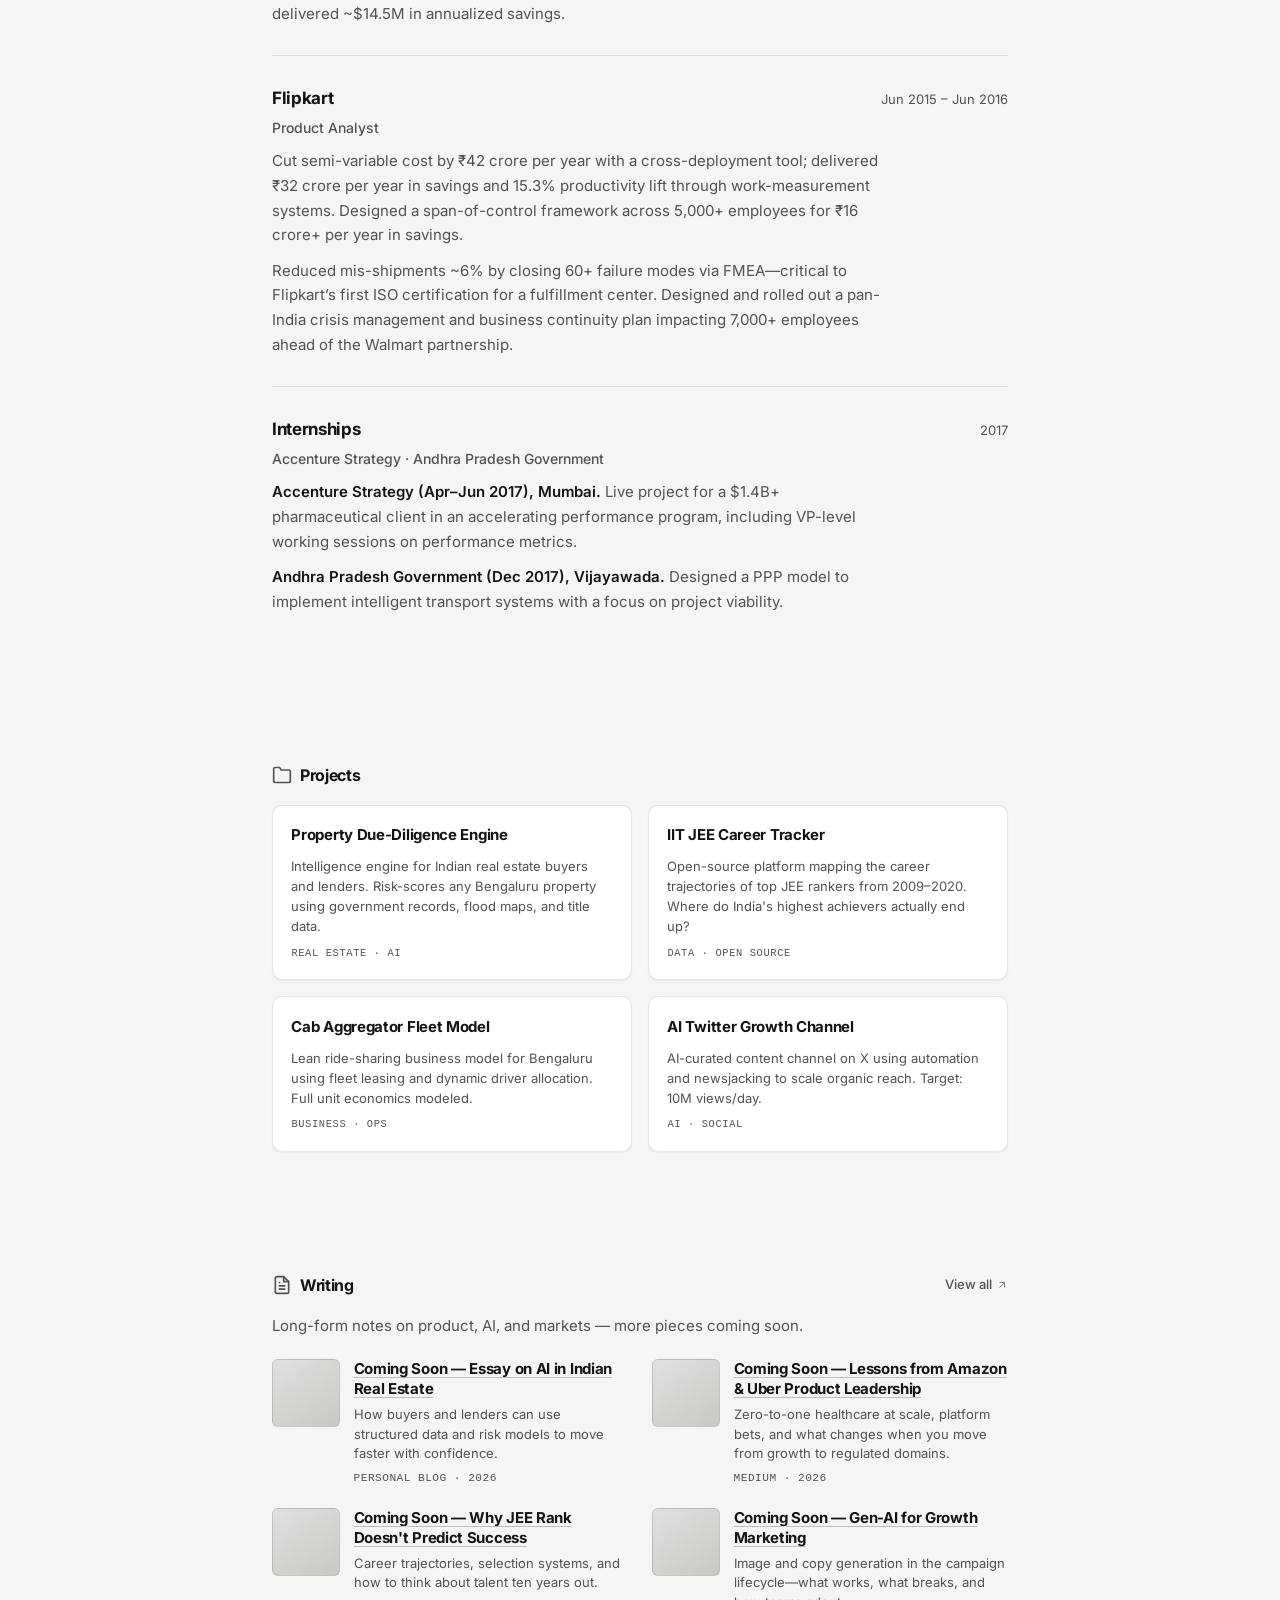
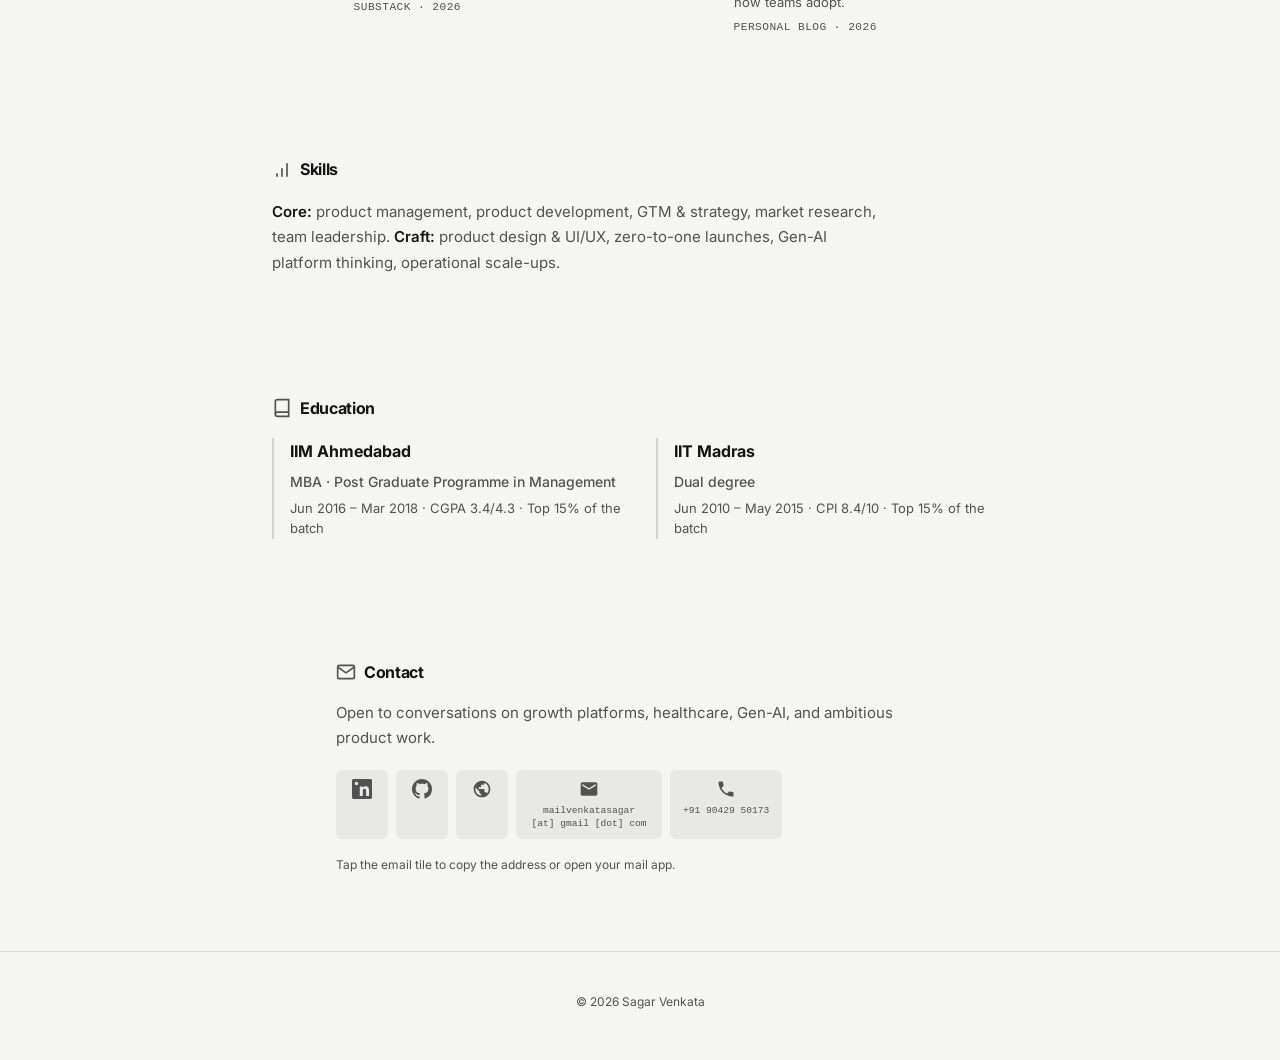
==== commit c1966d89: "Use a shared hero avatar and drop the browser-only upload flow. Everyone loads the same committed im" ====
--- a/my-website/index.html
+++ b/my-website/index.html
@@ -58,35 +58,19 @@
     <section class="hero section section--fade" id="hero" aria-labelledby="intro-heading">
       <div class="container">
         <div class="intro-grid">
-          <div class="intro-avatar-wrap">
-            <figure class="intro-avatar" id="intro-avatar">
-              <!-- Add images/avatar.jpg to your repo so everyone sees it on the web (see images/README.md). -->
-              <img
-                id="intro-avatar-img"
-                class="intro-avatar__img"
-                alt=""
-                width="88"
-                height="88"
-                decoding="async"
-                hidden
-                data-default-src="images/avatar.jpg"
-              />
-              <div class="intro-avatar__fallback" aria-hidden="true">SV</div>
-            </figure>
-            <div class="intro-avatar-actions">
-              <input
-                type="file"
-                id="avatar-file-input"
-                class="sr-only"
-                accept="image/jpeg,image/png,image/webp,image/gif"
-                aria-label="Choose profile photo"
-              />
-              <label class="intro-avatar-upload" for="avatar-file-input">Upload photo</label>
-              <button type="button" class="intro-avatar-remove" id="avatar-remove-btn" hidden>
-                Remove photo
-              </button>
-            </div>
-          </div>
+          <figure class="intro-avatar has-photo" id="intro-avatar">
+            <img
+              id="intro-avatar-img"
+              class="intro-avatar__img"
+              src="images/avatar.svg"
+              alt="Portrait of Sagar Venkata"
+              width="88"
+              height="88"
+              decoding="async"
+              onerror="this.setAttribute('hidden',''); this.closest('figure').classList.remove('has-photo');"
+            />
+            <div class="intro-avatar__fallback" aria-hidden="true">SV</div>
+          </figure>
           <div class="intro-copy">
             <h1 id="intro-heading">Sagar Venkata</h1>
             <p class="intro-lede">
--- a/my-website/style.css
+++ b/my-website/style.css
@@ -476,13 +476,6 @@
   border: 0;
 }
 
-.intro-avatar-wrap {
-  display: flex;
-  flex-direction: column;
-  align-items: flex-start;
-  gap: 0.5rem;
-}
-
 .intro-avatar {
   margin: 0;
   width: 5.5rem;
@@ -517,60 +510,6 @@
   letter-spacing: -0.03em;
   color: var(--text-muted);
   background: var(--thumb-bg);
-}
-
-.intro-avatar-actions {
-  position: relative;
-  display: flex;
-  flex-wrap: wrap;
-  align-items: center;
-  gap: 0.35rem 0.65rem;
-  max-width: 12rem;
-}
-
-.intro-avatar-upload {
-  font-size: 0.875rem;
-  font-weight: 500;
-  color: inherit;
-  text-decoration: underline;
-  text-decoration-thickness: 1px;
-  text-underline-offset: 0.18em;
-  text-decoration-color: color-mix(in srgb, currentColor 35%, transparent);
-  cursor: pointer;
-}
-
-.intro-avatar-upload:hover {
-  color: var(--link-hover);
-  text-decoration-color: color-mix(in srgb, currentColor 70%, transparent);
-}
-
-.intro-avatar-upload:focus-visible {
-  outline: 2px solid var(--focus);
-  outline-offset: 3px;
-  border-radius: 2px;
-}
-
-.intro-avatar-remove {
-  font: inherit;
-  font-size: 0.8125rem;
-  font-weight: 500;
-  color: var(--text-muted);
-  background: none;
-  border: none;
-  padding: 0;
-  cursor: pointer;
-  text-decoration: underline;
-  text-underline-offset: 0.12em;
-}
-
-.intro-avatar-remove:hover {
-  color: var(--text);
-}
-
-.intro-avatar-remove:focus-visible {
-  outline: 2px solid var(--focus);
-  outline-offset: 3px;
-  border-radius: 2px;
 }
 
 .intro-copy h1 {
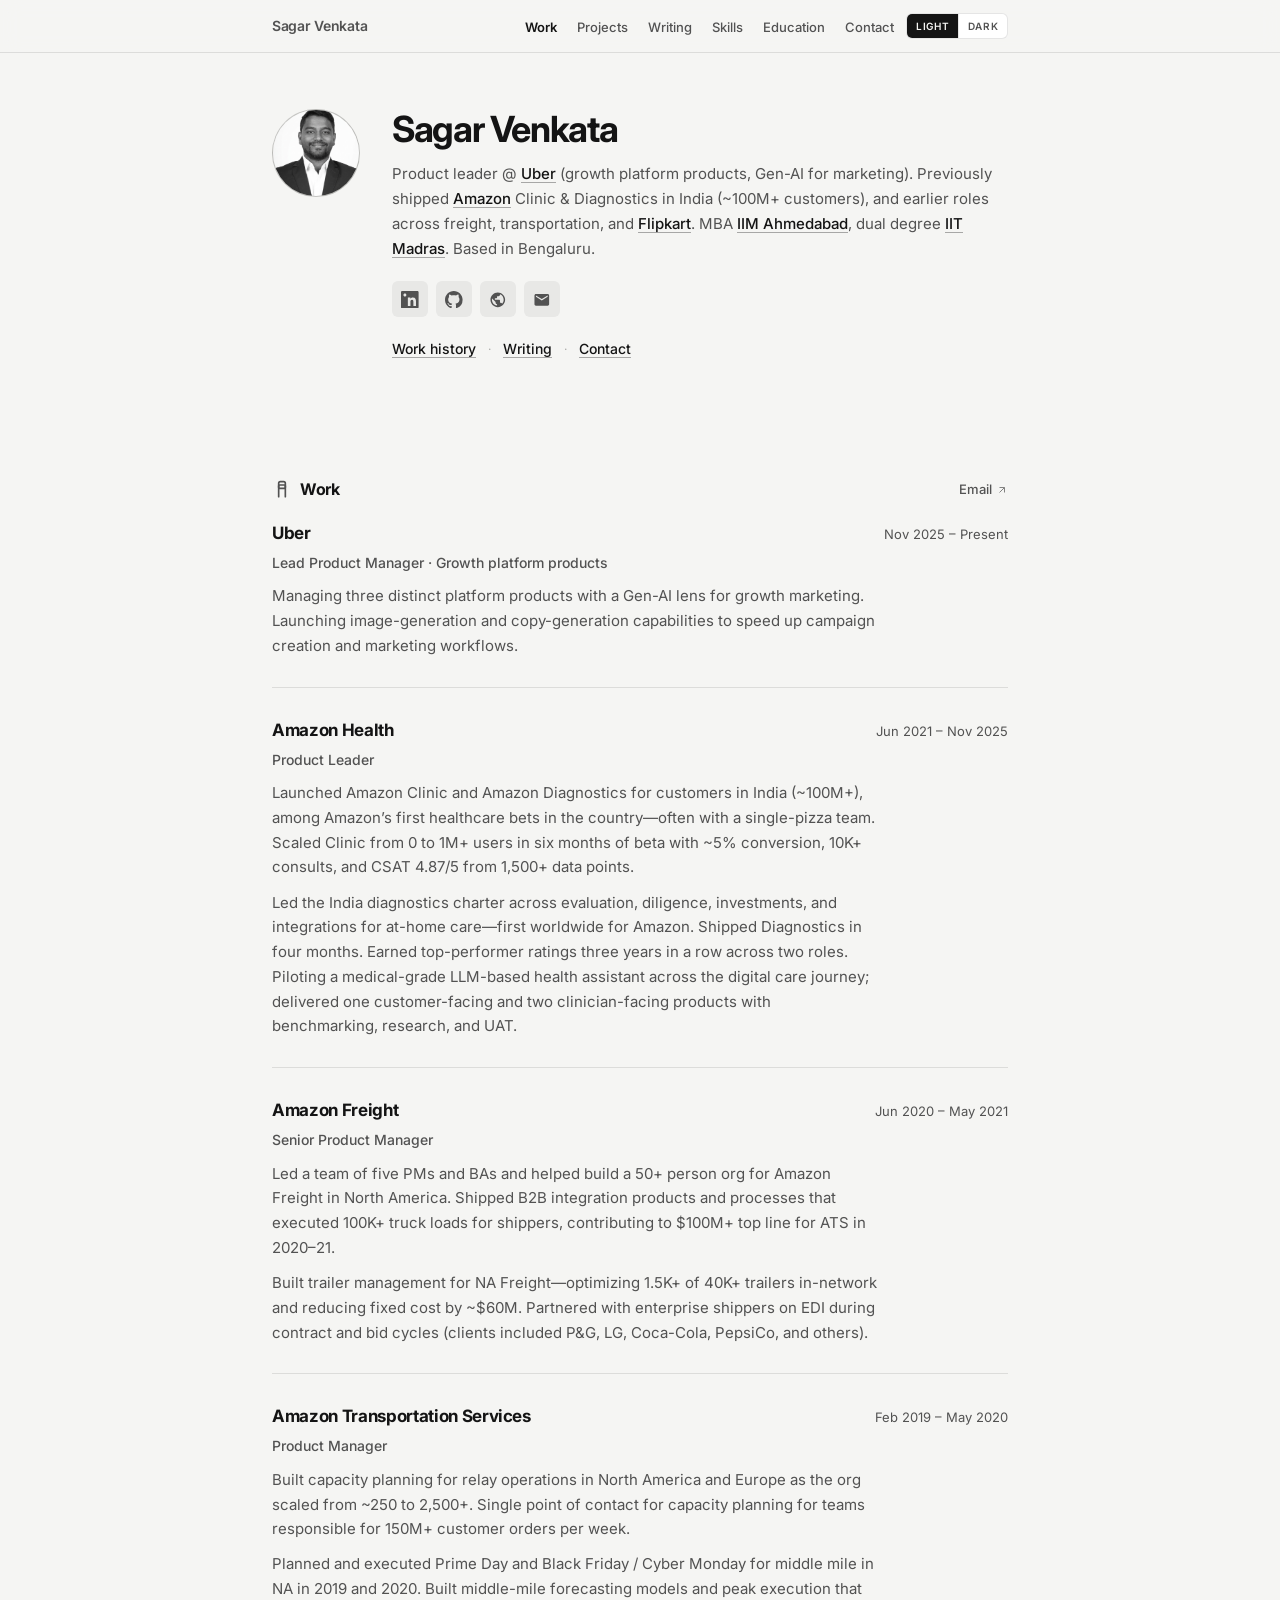
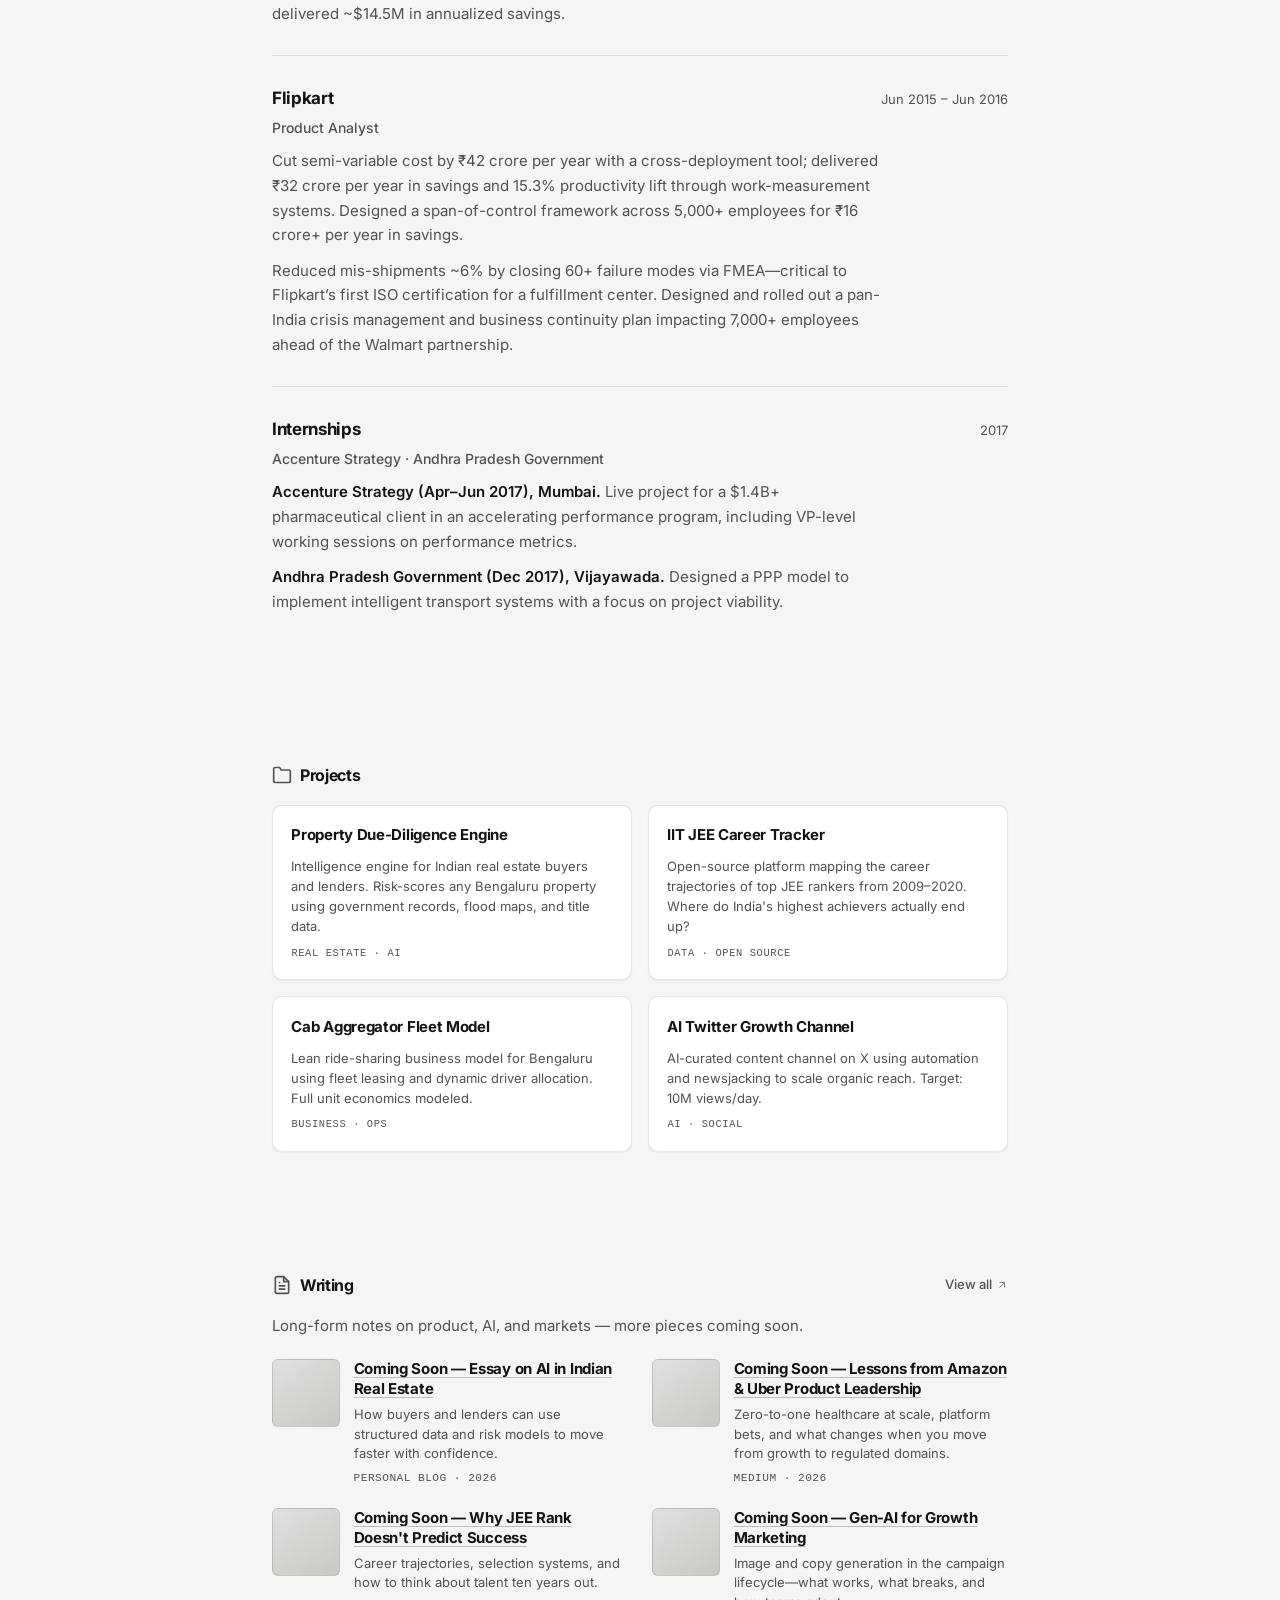
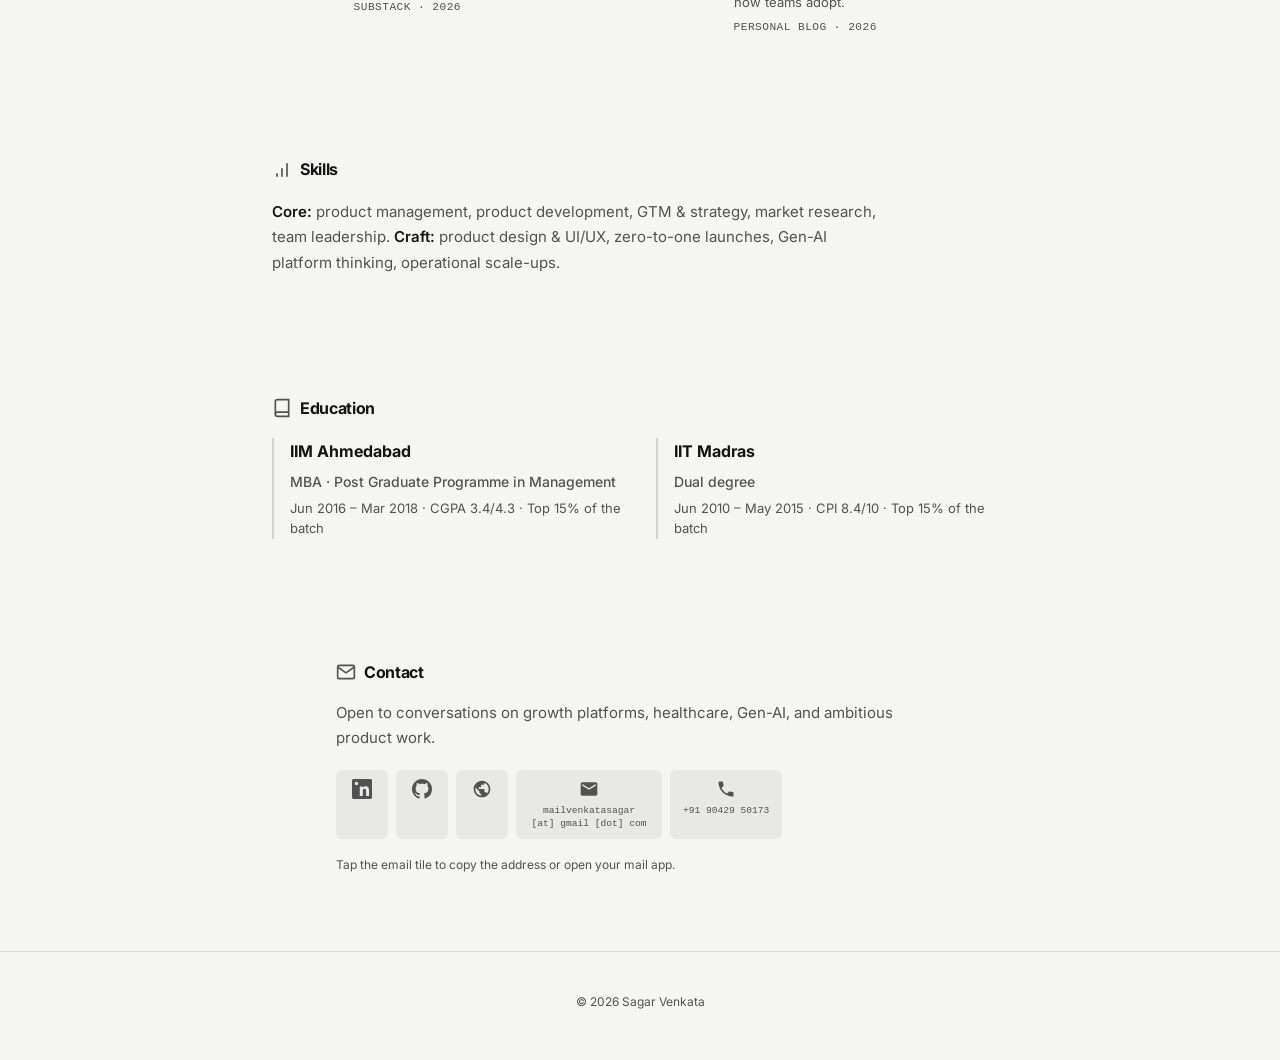
==== commit cea266a1: "Point hero image at images/avatar.png and refresh deploy docs. Follow-up to the avatar rename so the" ====
--- a/my-website/index.html
+++ b/my-website/index.html
@@ -62,7 +62,7 @@
             <img
               id="intro-avatar-img"
               class="intro-avatar__img"
-              src="images/avatar.svg"
+              src="images/avatar.png"
               alt="Portrait of Sagar Venkata"
               width="88"
               height="88"
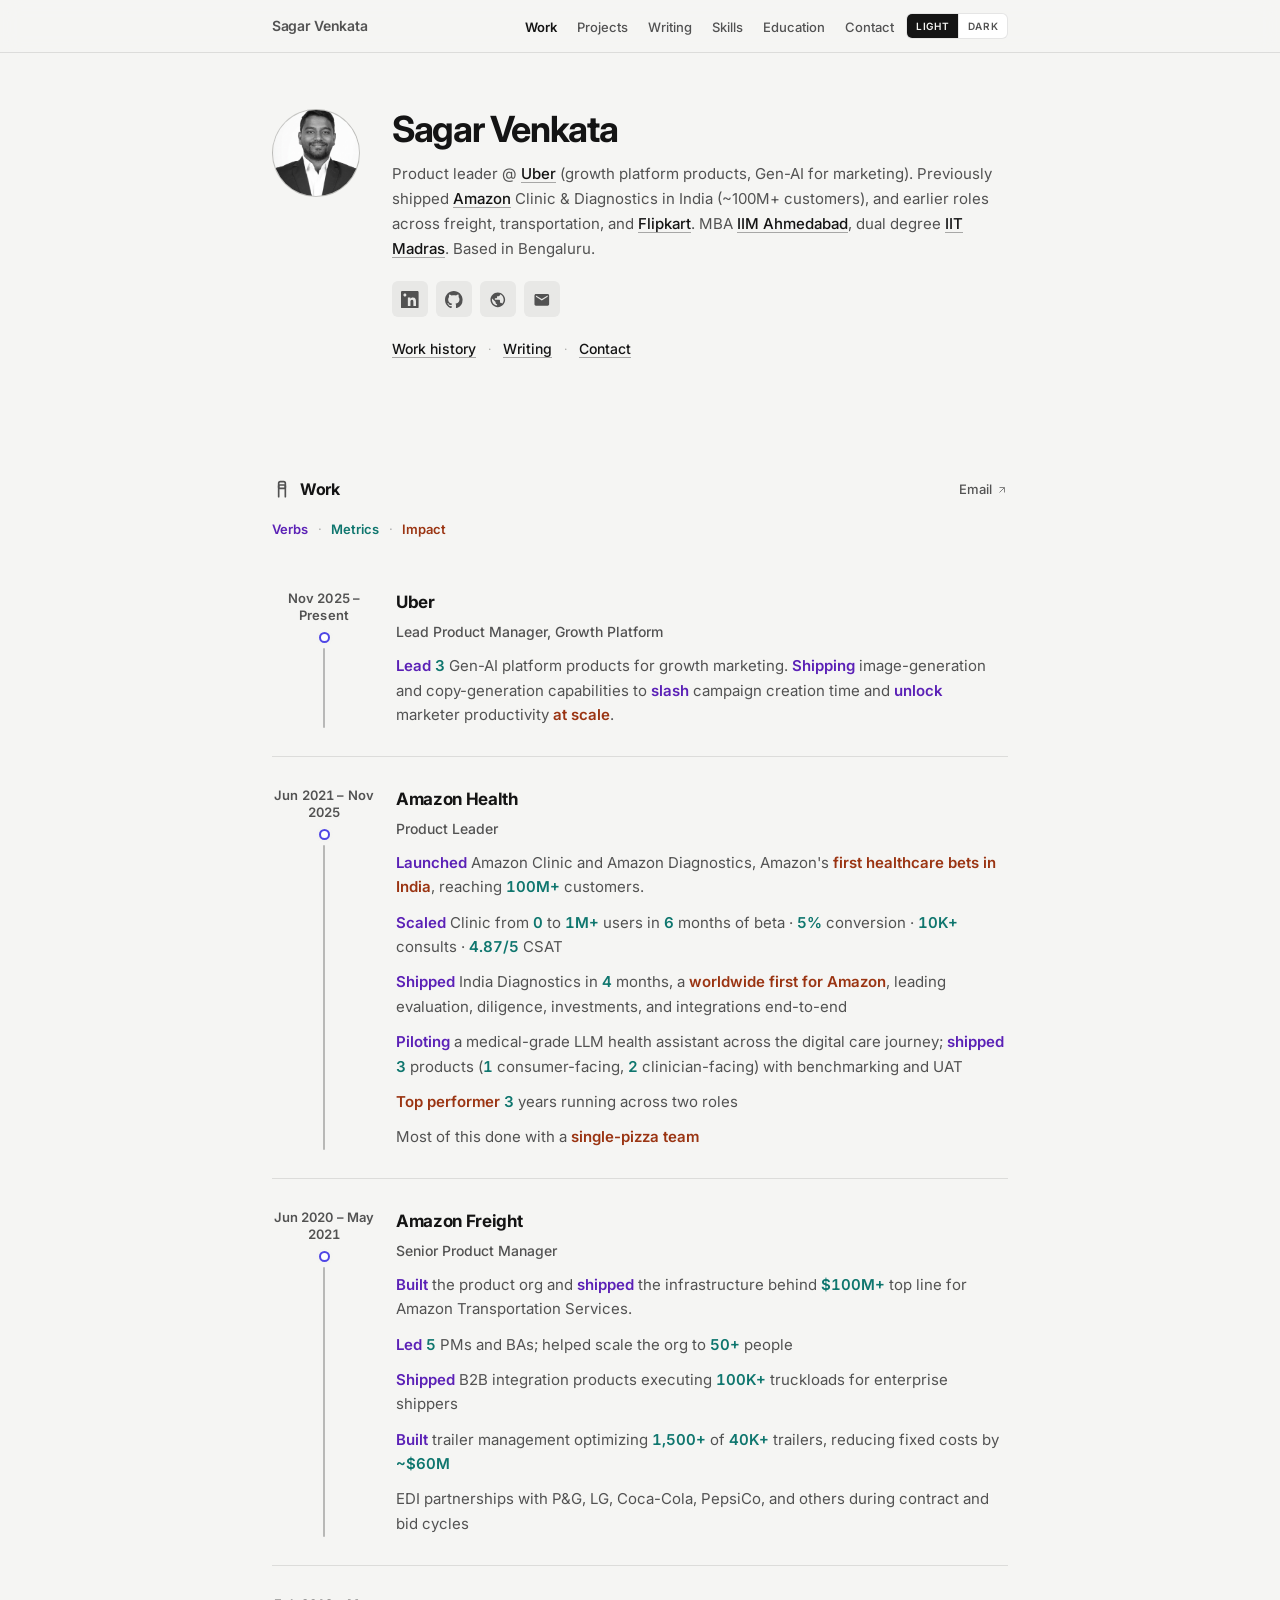
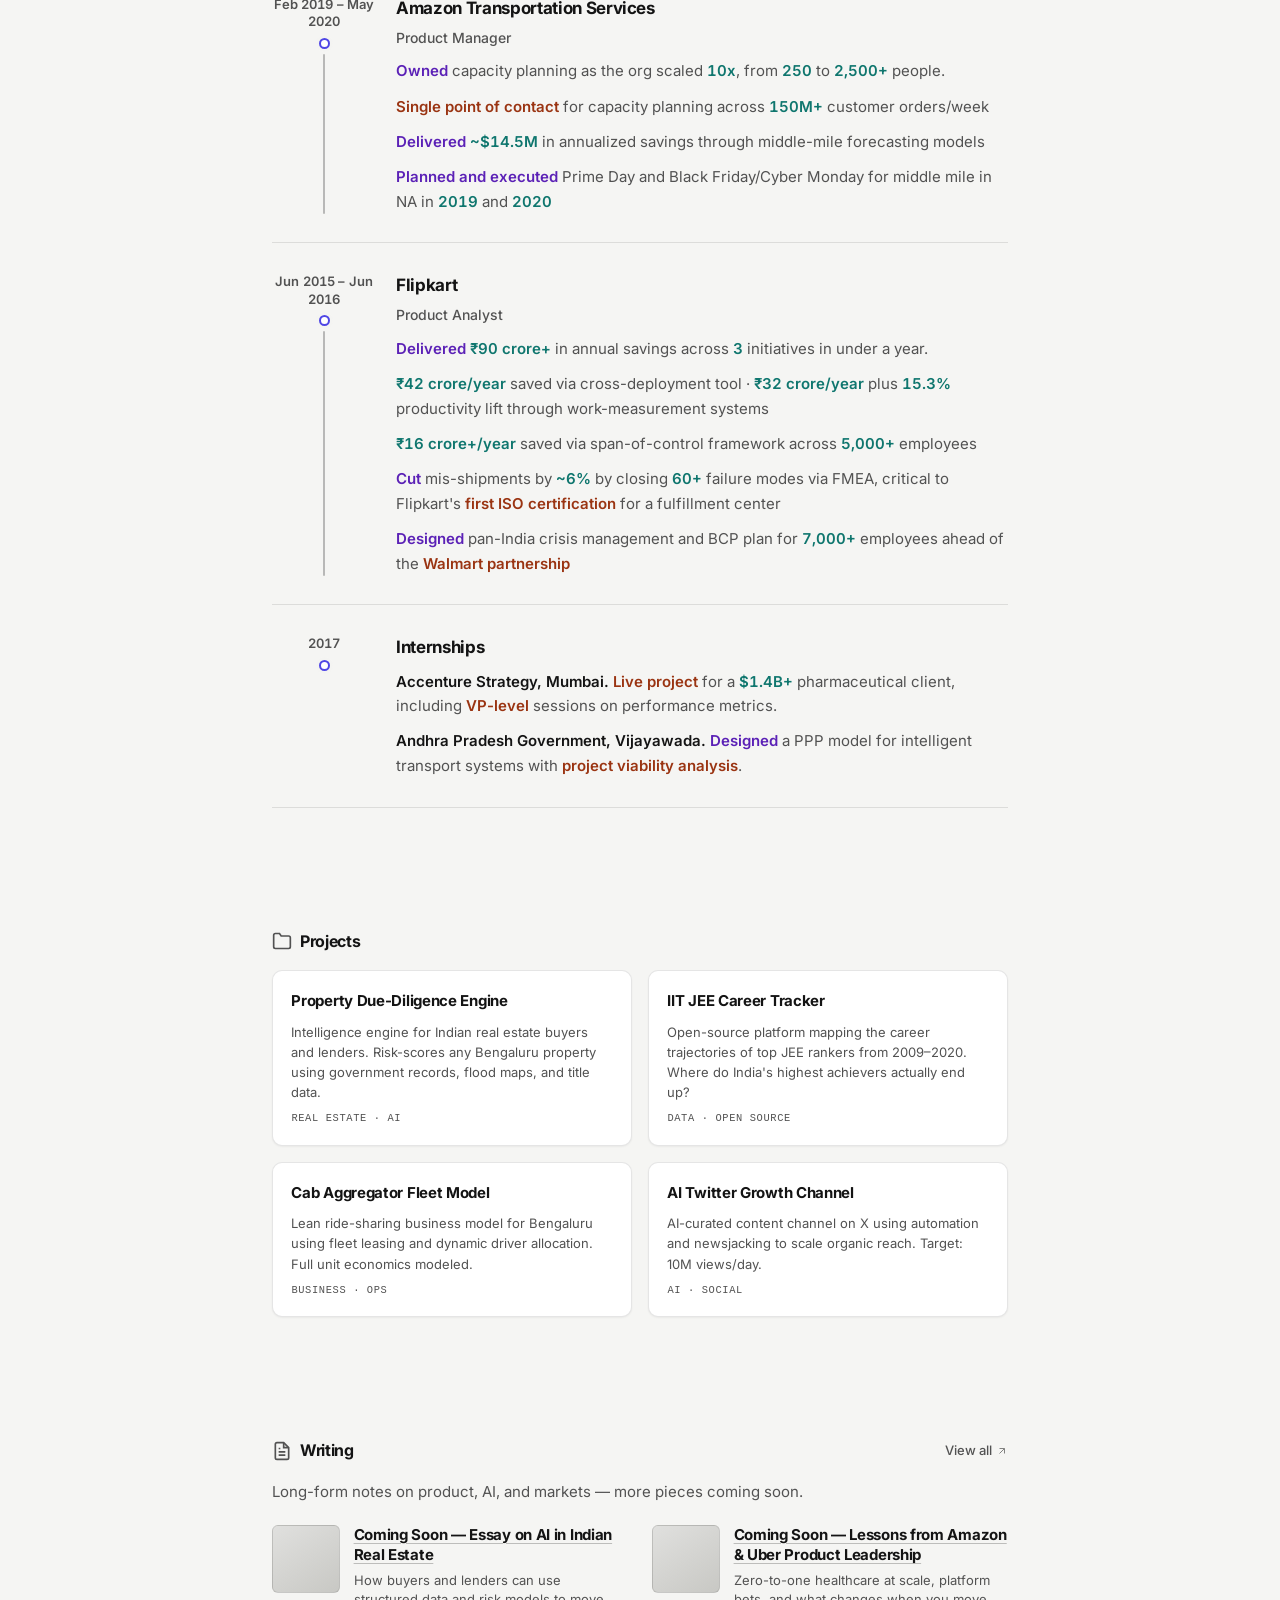
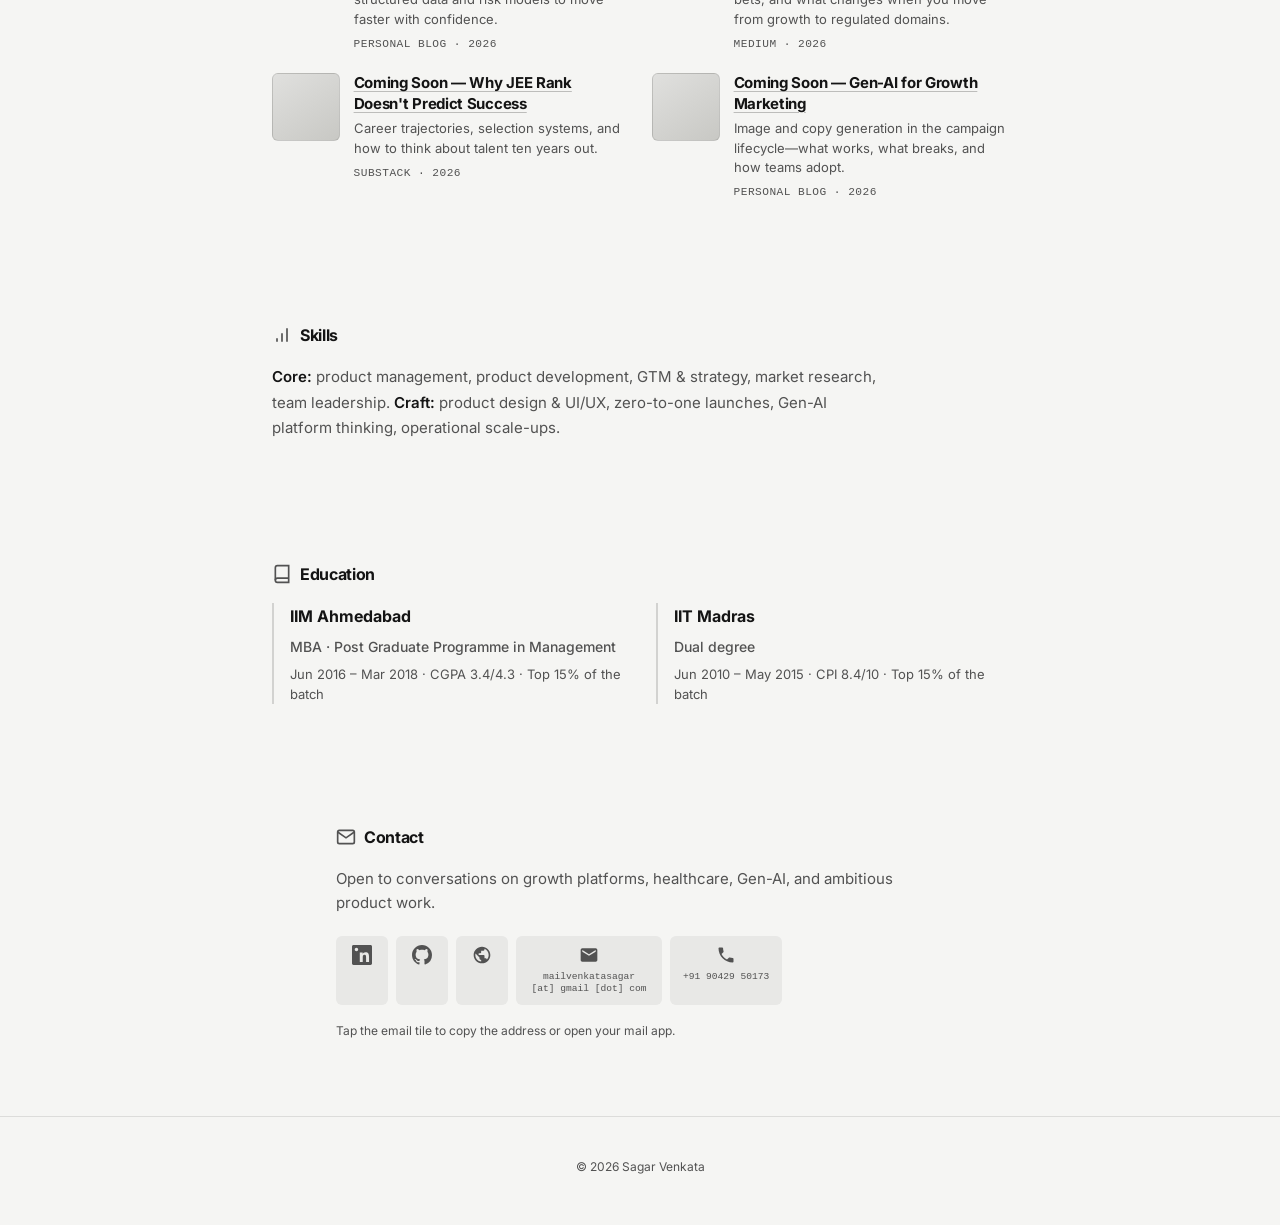
==== commit 5dd9b8be: "Add a left-rail work timeline and color-coded highlights. Date ranges sit on a vertical timeline wit" ====
--- a/my-website/index.html
+++ b/my-website/index.html
@@ -123,81 +123,172 @@
             <svg viewBox="0 0 24 24" fill="none" stroke="currentColor" stroke-width="2"><path d="M7 17L17 7M17 7H7M17 7V17"/></svg>
           </a>
         </header>
+        <p class="work-hl-legend">
+          <span class="sr-only">Highlight key: </span>
+          <span class="hl-v">Verbs</span>
+          <span class="work-hl-legend__sep">·</span>
+          <span class="hl-n">Metrics</span>
+          <span class="work-hl-legend__sep">·</span>
+          <span class="hl-i">Impact</span>
+        </p>
         <ul class="work-list">
           <li class="job">
-            <div class="job__top">
-              <h3 class="job__company">Uber</h3>
-              <span class="job__years">Nov 2025 – Present</span>
-            </div>
-            <p class="job__role">Lead Product Manager · Growth platform products</p>
-            <p class="job__desc">
-              Managing three distinct platform products with a Gen-AI lens for growth marketing. Launching image-generation and copy-generation capabilities to speed up campaign creation and marketing workflows.
-            </p>
-          </li>
-          <li class="job">
-            <div class="job__top">
-              <h3 class="job__company">Amazon Health</h3>
-              <span class="job__years">Jun 2021 – Nov 2025</span>
-            </div>
-            <p class="job__role">Product Leader</p>
-            <p class="job__desc">
-              Launched Amazon Clinic and Amazon Diagnostics for customers in India (~100M+), among Amazon’s first healthcare bets in the country—often with a single-pizza team. Scaled Clinic from 0 to 1M+ users in six months of beta with ~5% conversion, 10K+ consults, and CSAT 4.87/5 from 1,500+ data points.
-            </p>
-            <p class="job__desc">
-              Led the India diagnostics charter across evaluation, diligence, investments, and integrations for at-home care—first worldwide for Amazon. Shipped Diagnostics in four months. Earned top-performer ratings three years in a row across two roles. Piloting a medical-grade LLM-based health assistant across the digital care journey; delivered one customer-facing and two clinician-facing products with benchmarking, research, and UAT.
-            </p>
-          </li>
-          <li class="job">
-            <div class="job__top">
-              <h3 class="job__company">Amazon Freight</h3>
-              <span class="job__years">Jun 2020 – May 2021</span>
-            </div>
-            <p class="job__role">Senior Product Manager</p>
-            <p class="job__desc">
-              Led a team of five PMs and BAs and helped build a 50+ person org for Amazon Freight in North America. Shipped B2B integration products and processes that executed 100K+ truck loads for shippers, contributing to $100M+ top line for ATS in 2020–21.
-            </p>
-            <p class="job__desc">
-              Built trailer management for NA Freight—optimizing 1.5K+ of 40K+ trailers in-network and reducing fixed cost by ~$60M. Partnered with enterprise shippers on EDI during contract and bid cycles (clients included P&amp;G, LG, Coca-Cola, PepsiCo, and others).
-            </p>
-          </li>
-          <li class="job">
-            <div class="job__top">
-              <h3 class="job__company">Amazon Transportation Services</h3>
-              <span class="job__years">Feb 2019 – May 2020</span>
-            </div>
-            <p class="job__role">Product Manager</p>
-            <p class="job__desc">
-              Built capacity planning for relay operations in North America and Europe as the org scaled from ~250 to 2,500+. Single point of contact for capacity planning for teams responsible for 150M+ customer orders per week.
-            </p>
-            <p class="job__desc">
-              Planned and executed Prime Day and Black Friday / Cyber Monday for middle mile in NA in 2019 and 2020. Built middle-mile forecasting models and peak execution that delivered ~$14.5M in annualized savings.
-            </p>
-          </li>
-          <li class="job">
-            <div class="job__top">
-              <h3 class="job__company">Flipkart</h3>
-              <span class="job__years">Jun 2015 – Jun 2016</span>
-            </div>
-            <p class="job__role">Product Analyst</p>
-            <p class="job__desc">
-              Cut semi-variable cost by ₹42 crore per year with a cross-deployment tool; delivered ₹32 crore per year in savings and 15.3% productivity lift through work-measurement systems. Designed a span-of-control framework across 5,000+ employees for ₹16 crore+ per year in savings.
-            </p>
-            <p class="job__desc">
-              Reduced mis-shipments ~6% by closing 60+ failure modes via FMEA—critical to Flipkart’s first ISO certification for a fulfillment center. Designed and rolled out a pan-India crisis management and business continuity plan impacting 7,000+ employees ahead of the Walmart partnership.
-            </p>
-          </li>
-          <li class="job">
-            <div class="job__top">
-              <h3 class="job__company">Internships</h3>
-              <span class="job__years">2017</span>
-            </div>
-            <p class="job__role">Accenture Strategy · Andhra Pradesh Government</p>
-            <p class="job__desc">
-              <strong>Accenture Strategy (Apr–Jun 2017), Mumbai.</strong> Live project for a $1.4B+ pharmaceutical client in an accelerating performance program, including VP-level working sessions on performance metrics.
-            </p>
-            <p class="job__desc">
-              <strong>Andhra Pradesh Government (Dec 2017), Vijayawada.</strong> Designed a PPP model to implement intelligent transport systems with a focus on project viability.
-            </p>
+            <div class="job__time-col">
+              <p class="job__time-label">Nov 2025 – Present</p>
+              <div class="job__time-rail" aria-hidden="true">
+                <span class="job__time-dot"></span>
+                <span class="job__time-line"></span>
+              </div>
+            </div>
+            <div class="job__main">
+              <div class="job__top">
+                <h3 class="job__company">Uber</h3>
+              </div>
+              <p class="job__role">Lead Product Manager, Growth Platform</p>
+              <p class="job__desc">
+                <span class="hl-v">Lead</span> <span class="hl-n">3</span> Gen-AI platform products for growth marketing. <span class="hl-v">Shipping</span> image-generation and copy-generation capabilities to <span class="hl-v">slash</span> campaign creation time and <span class="hl-v">unlock</span> marketer productivity <span class="hl-i">at scale</span>.
+              </p>
+            </div>
+          </li>
+          <li class="job">
+            <div class="job__time-col">
+              <p class="job__time-label">Jun 2021 – Nov 2025</p>
+              <div class="job__time-rail" aria-hidden="true">
+                <span class="job__time-dot"></span>
+                <span class="job__time-line"></span>
+              </div>
+            </div>
+            <div class="job__main">
+              <div class="job__top">
+                <h3 class="job__company">Amazon Health</h3>
+              </div>
+              <p class="job__role">Product Leader</p>
+              <p class="job__desc">
+                <span class="hl-v">Launched</span> Amazon Clinic and Amazon Diagnostics, Amazon&apos;s <span class="hl-i">first healthcare bets in India</span>, reaching <span class="hl-n">100M+</span> customers.
+              </p>
+              <p class="job__desc">
+                <span class="hl-v">Scaled</span> Clinic from <span class="hl-n">0</span> to <span class="hl-n">1M+</span> users in <span class="hl-n">6</span> months of beta · <span class="hl-n">5%</span> conversion · <span class="hl-n">10K+</span> consults · <span class="hl-n">4.87/5</span> CSAT
+              </p>
+              <p class="job__desc">
+                <span class="hl-v">Shipped</span> India Diagnostics in <span class="hl-n">4</span> months, a <span class="hl-i">worldwide first for Amazon</span>, leading evaluation, diligence, investments, and integrations end-to-end
+              </p>
+              <p class="job__desc">
+                <span class="hl-v">Piloting</span> a medical-grade LLM health assistant across the digital care journey; <span class="hl-v">shipped</span> <span class="hl-n">3</span> products (<span class="hl-n">1</span> consumer-facing, <span class="hl-n">2</span> clinician-facing) with benchmarking and UAT
+              </p>
+              <p class="job__desc">
+                <span class="hl-i">Top performer</span> <span class="hl-n">3</span> years running across two roles
+              </p>
+              <p class="job__desc">
+                Most of this done with a <span class="hl-i">single-pizza team</span>
+              </p>
+            </div>
+          </li>
+          <li class="job">
+            <div class="job__time-col">
+              <p class="job__time-label">Jun 2020 – May 2021</p>
+              <div class="job__time-rail" aria-hidden="true">
+                <span class="job__time-dot"></span>
+                <span class="job__time-line"></span>
+              </div>
+            </div>
+            <div class="job__main">
+              <div class="job__top">
+                <h3 class="job__company">Amazon Freight</h3>
+              </div>
+              <p class="job__role">Senior Product Manager</p>
+              <p class="job__desc">
+                <span class="hl-v">Built</span> the product org and <span class="hl-v">shipped</span> the infrastructure behind <span class="hl-n">$100M+</span> top line for Amazon Transportation Services.
+              </p>
+              <p class="job__desc">
+                <span class="hl-v">Led</span> <span class="hl-n">5</span> PMs and BAs; helped scale the org to <span class="hl-n">50+</span> people
+              </p>
+              <p class="job__desc">
+                <span class="hl-v">Shipped</span> B2B integration products executing <span class="hl-n">100K+</span> truckloads for enterprise shippers
+              </p>
+              <p class="job__desc">
+                <span class="hl-v">Built</span> trailer management optimizing <span class="hl-n">1,500+</span> of <span class="hl-n">40K+</span> trailers, reducing fixed costs by <span class="hl-n">~$60M</span>
+              </p>
+              <p class="job__desc">
+                EDI partnerships with P&amp;G, LG, Coca-Cola, PepsiCo, and others during contract and bid cycles
+              </p>
+            </div>
+          </li>
+          <li class="job">
+            <div class="job__time-col">
+              <p class="job__time-label">Feb 2019 – May 2020</p>
+              <div class="job__time-rail" aria-hidden="true">
+                <span class="job__time-dot"></span>
+                <span class="job__time-line"></span>
+              </div>
+            </div>
+            <div class="job__main">
+              <div class="job__top">
+                <h3 class="job__company">Amazon Transportation Services</h3>
+              </div>
+              <p class="job__role">Product Manager</p>
+              <p class="job__desc">
+                <span class="hl-v">Owned</span> capacity planning as the org scaled <span class="hl-n">10x</span>, from <span class="hl-n">250</span> to <span class="hl-n">2,500+</span> people.
+              </p>
+              <p class="job__desc">
+                <span class="hl-i">Single point of contact</span> for capacity planning across <span class="hl-n">150M+</span> customer orders/week
+              </p>
+              <p class="job__desc">
+                <span class="hl-v">Delivered</span> <span class="hl-n">~$14.5M</span> in annualized savings through middle-mile forecasting models
+              </p>
+              <p class="job__desc">
+                <span class="hl-v">Planned and executed</span> Prime Day and Black Friday/Cyber Monday for middle mile in NA in <span class="hl-n">2019</span> and <span class="hl-n">2020</span>
+              </p>
+            </div>
+          </li>
+          <li class="job">
+            <div class="job__time-col">
+              <p class="job__time-label">Jun 2015 – Jun 2016</p>
+              <div class="job__time-rail" aria-hidden="true">
+                <span class="job__time-dot"></span>
+                <span class="job__time-line"></span>
+              </div>
+            </div>
+            <div class="job__main">
+              <div class="job__top">
+                <h3 class="job__company">Flipkart</h3>
+              </div>
+              <p class="job__role">Product Analyst</p>
+              <p class="job__desc">
+                <span class="hl-v">Delivered</span> <span class="hl-n">₹90 crore+</span> in annual savings across <span class="hl-n">3</span> initiatives in under a year.
+              </p>
+              <p class="job__desc">
+                <span class="hl-n">₹42 crore/year</span> saved via cross-deployment tool · <span class="hl-n">₹32 crore/year</span> plus <span class="hl-n">15.3%</span> productivity lift through work-measurement systems
+              </p>
+              <p class="job__desc">
+                <span class="hl-n">₹16 crore+/year</span> saved via span-of-control framework across <span class="hl-n">5,000+</span> employees
+              </p>
+              <p class="job__desc">
+                <span class="hl-v">Cut</span> mis-shipments by <span class="hl-n">~6%</span> by closing <span class="hl-n">60+</span> failure modes via FMEA, critical to Flipkart&apos;s <span class="hl-i">first ISO certification</span> for a fulfillment center
+              </p>
+              <p class="job__desc">
+                <span class="hl-v">Designed</span> pan-India crisis management and BCP plan for <span class="hl-n">7,000+</span> employees ahead of the <span class="hl-i">Walmart partnership</span>
+              </p>
+            </div>
+          </li>
+          <li class="job">
+            <div class="job__time-col">
+              <p class="job__time-label">2017</p>
+              <div class="job__time-rail" aria-hidden="true">
+                <span class="job__time-dot"></span>
+                <span class="job__time-line"></span>
+              </div>
+            </div>
+            <div class="job__main">
+              <div class="job__top">
+                <h3 class="job__company">Internships</h3>
+              </div>
+              <p class="job__desc">
+                <strong>Accenture Strategy, Mumbai.</strong> <span class="hl-i">Live project</span> for a <span class="hl-n">$1.4B+</span> pharmaceutical client, including <span class="hl-i">VP-level</span> sessions on performance metrics.
+              </p>
+              <p class="job__desc">
+                <strong>Andhra Pradesh Government, Vijayawada.</strong> <span class="hl-v">Designed</span> a PPP model for intelligent transport systems with <span class="hl-i">project viability analysis</span>.
+              </p>
+            </div>
           </li>
         </ul>
       </div>
--- a/my-website/style.css
+++ b/my-website/style.css
@@ -33,6 +33,12 @@
   --shadow-sm: 0 1px 2px rgba(0, 0, 0, 0.05);
   --shadow-tooltip: 0 6px 24px rgba(0, 0, 0, 0.12);
   --accent-nav: #141414;
+  /* Work highlights + timeline */
+  --hl-verb: #5b21b6;
+  --hl-metric: #0f766e;
+  --hl-impact: #9a3412;
+  --timeline-accent: #4f46e5;
+  --timeline-line: color-mix(in srgb, var(--text) 18%, var(--border));
 }
 
 html[data-theme="dark"] {
@@ -51,6 +57,11 @@
   --shadow-sm: 0 2px 8px rgba(0, 0, 0, 0.35);
   --shadow-tooltip: 0 8px 28px rgba(0, 0, 0, 0.45);
   --accent-nav: #ececec;
+  --hl-verb: #c4b5fd;
+  --hl-metric: #5eead4;
+  --hl-impact: #fdba74;
+  --timeline-accent: #a5b4fc;
+  --timeline-line: color-mix(in srgb, var(--text-muted) 55%, transparent);
 }
 
 *,
@@ -118,6 +129,23 @@
   font-weight: 500;
   letter-spacing: 0.02em;
   color: var(--text-muted);
+}
+
+/* Inline emphasis (work history): verbs · metrics · impact phrases */
+.hl-v {
+  font-weight: 600;
+  color: var(--hl-verb);
+}
+
+.hl-n {
+  font-weight: 600;
+  font-variant-numeric: tabular-nums;
+  color: var(--hl-metric);
+}
+
+.hl-i {
+  font-weight: 600;
+  color: var(--hl-impact);
 }
 
 .container {
@@ -586,7 +614,19 @@
   user-select: none;
 }
 
-/* ----- Work (flat blocks) ----- */
+/* ----- Work (timeline + highlights) ----- */
+.work-hl-legend {
+  margin: 0 0 1.25rem;
+  font-size: 0.8125rem;
+  color: var(--text-muted);
+}
+
+.work-hl-legend__sep {
+  margin-inline: 0.35rem;
+  opacity: 0.45;
+  user-select: none;
+}
+
 .work-list {
   list-style: none;
   margin: 0;
@@ -596,17 +636,88 @@
   gap: 0;
 }
 
-.job {
+#work .job {
+  display: grid;
+  grid-template-columns: minmax(4.25rem, 5.5rem) minmax(0, 1fr);
+  gap: 0 0.85rem;
+  align-items: stretch;
   padding-block: 1.75rem;
   border-bottom: 1px solid var(--border);
 }
 
+@media (min-width: 40rem) {
+  #work .job {
+    grid-template-columns: 6.5rem minmax(0, 1fr);
+    gap: 0 1.25rem;
+  }
+}
+
 .job:first-child {
   padding-top: 0;
 }
 
 .job:last-child {
   border-bottom: none;
+}
+
+.job__time-col {
+  display: flex;
+  flex-direction: column;
+  align-items: center;
+  text-align: center;
+  padding-top: 0.1rem;
+}
+
+.job__time-label {
+  margin: 0 0 0.45rem;
+  font-size: 0.6875rem;
+  font-weight: 600;
+  line-height: 1.35;
+  color: var(--text-muted);
+  font-variant-numeric: tabular-nums;
+  letter-spacing: 0.01em;
+}
+
+@media (min-width: 40rem) {
+  .job__time-label {
+    font-size: 0.8125rem;
+  }
+}
+
+.job__time-rail {
+  display: flex;
+  flex-direction: column;
+  align-items: center;
+  flex: 1;
+  width: 100%;
+  min-height: 2rem;
+}
+
+.job__time-dot {
+  width: 11px;
+  height: 11px;
+  border-radius: var(--radius-full);
+  background: var(--bg-elevated);
+  border: 2px solid var(--timeline-accent);
+  flex-shrink: 0;
+  box-shadow: 0 0 0 3px color-mix(in srgb, var(--bg) 85%, transparent);
+}
+
+.job__time-line {
+  flex: 1;
+  width: 2px;
+  min-height: 1.25rem;
+  margin-top: 5px;
+  background: var(--timeline-line);
+  border-radius: 1px;
+}
+
+.work-list .job:last-child .job__time-line {
+  display: none;
+}
+
+.job__main {
+  min-width: 0;
 }
 
 .job__top {
@@ -625,16 +736,15 @@
   letter-spacing: -0.02em;
 }
 
-.job__years {
-  font-size: 0.8125rem;
-  color: var(--text-muted);
-}
-
 .job__role {
   margin: 0 0 0.65rem;
   font-size: 0.875rem;
   font-weight: 500;
   color: var(--text-muted);
+}
+
+.job__main > .job__top + .job__desc {
+  margin-top: 0.5rem;
 }
 
 .job__desc {
